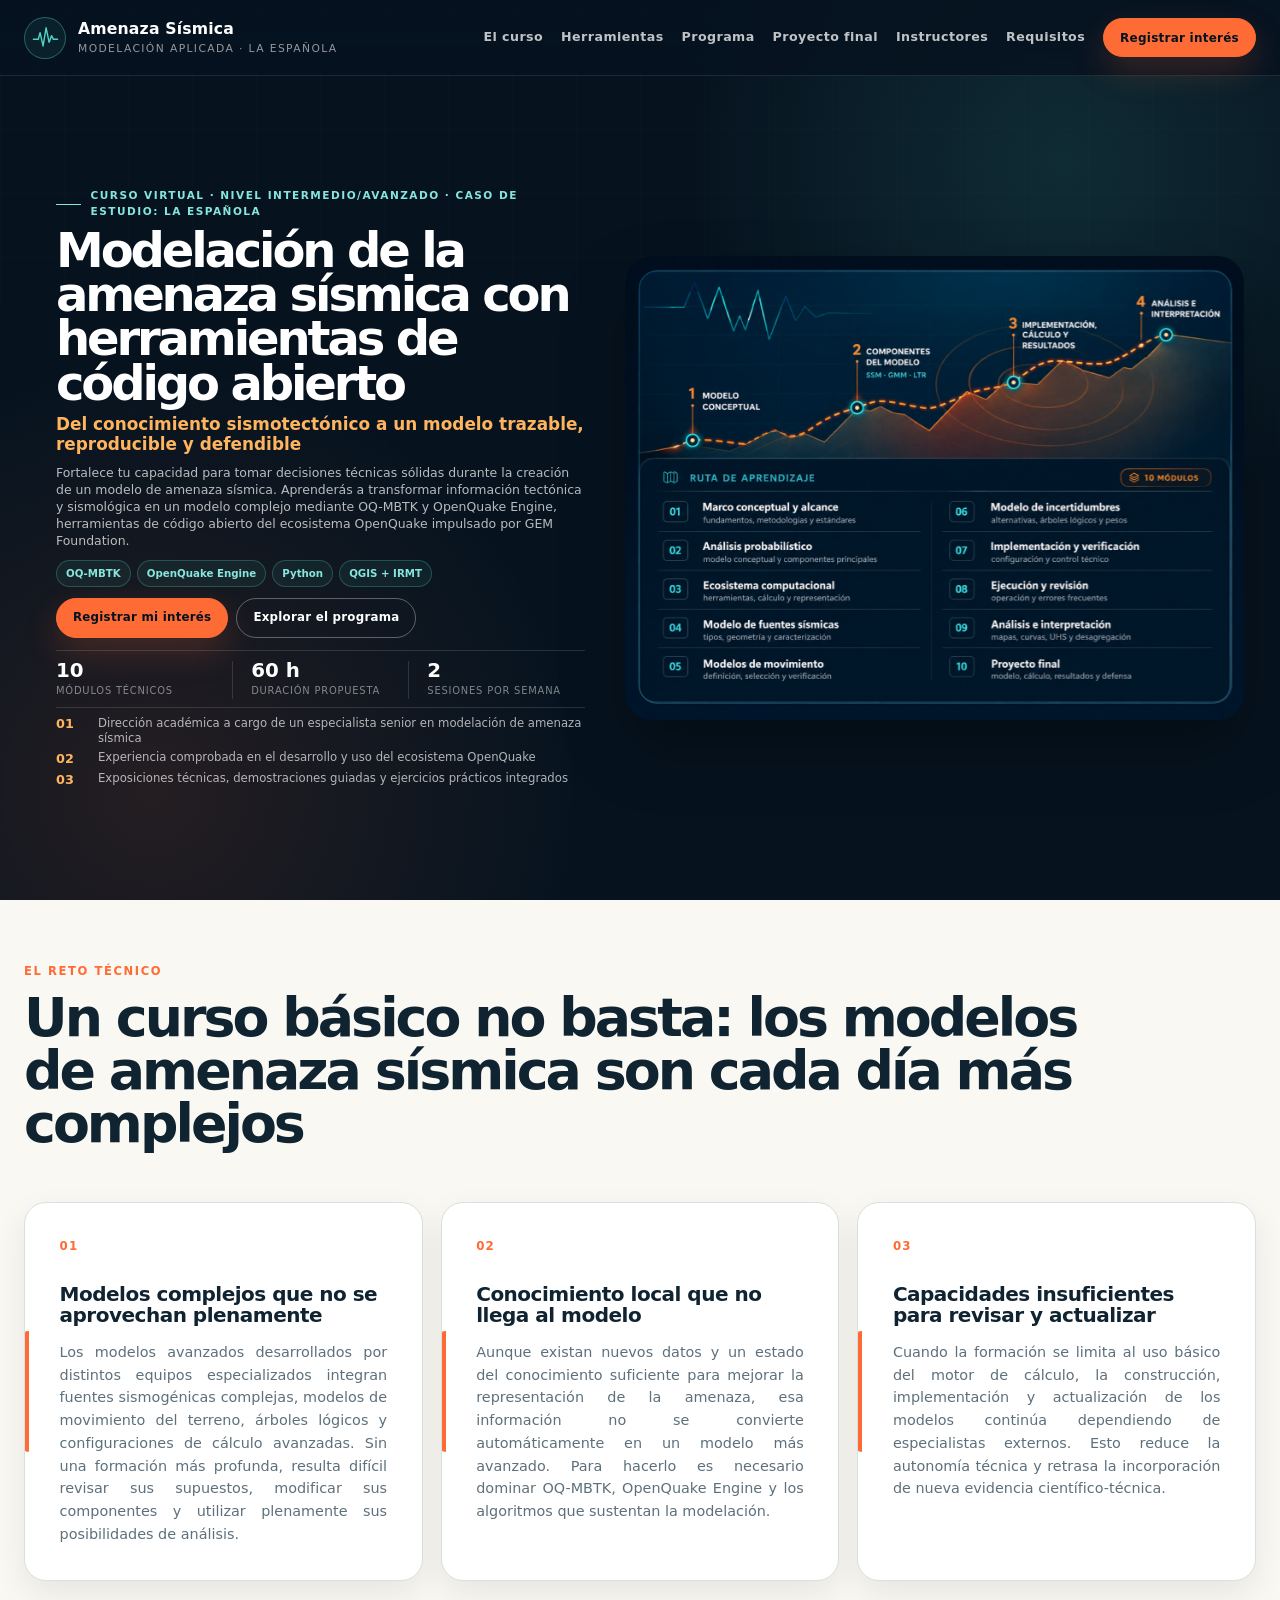
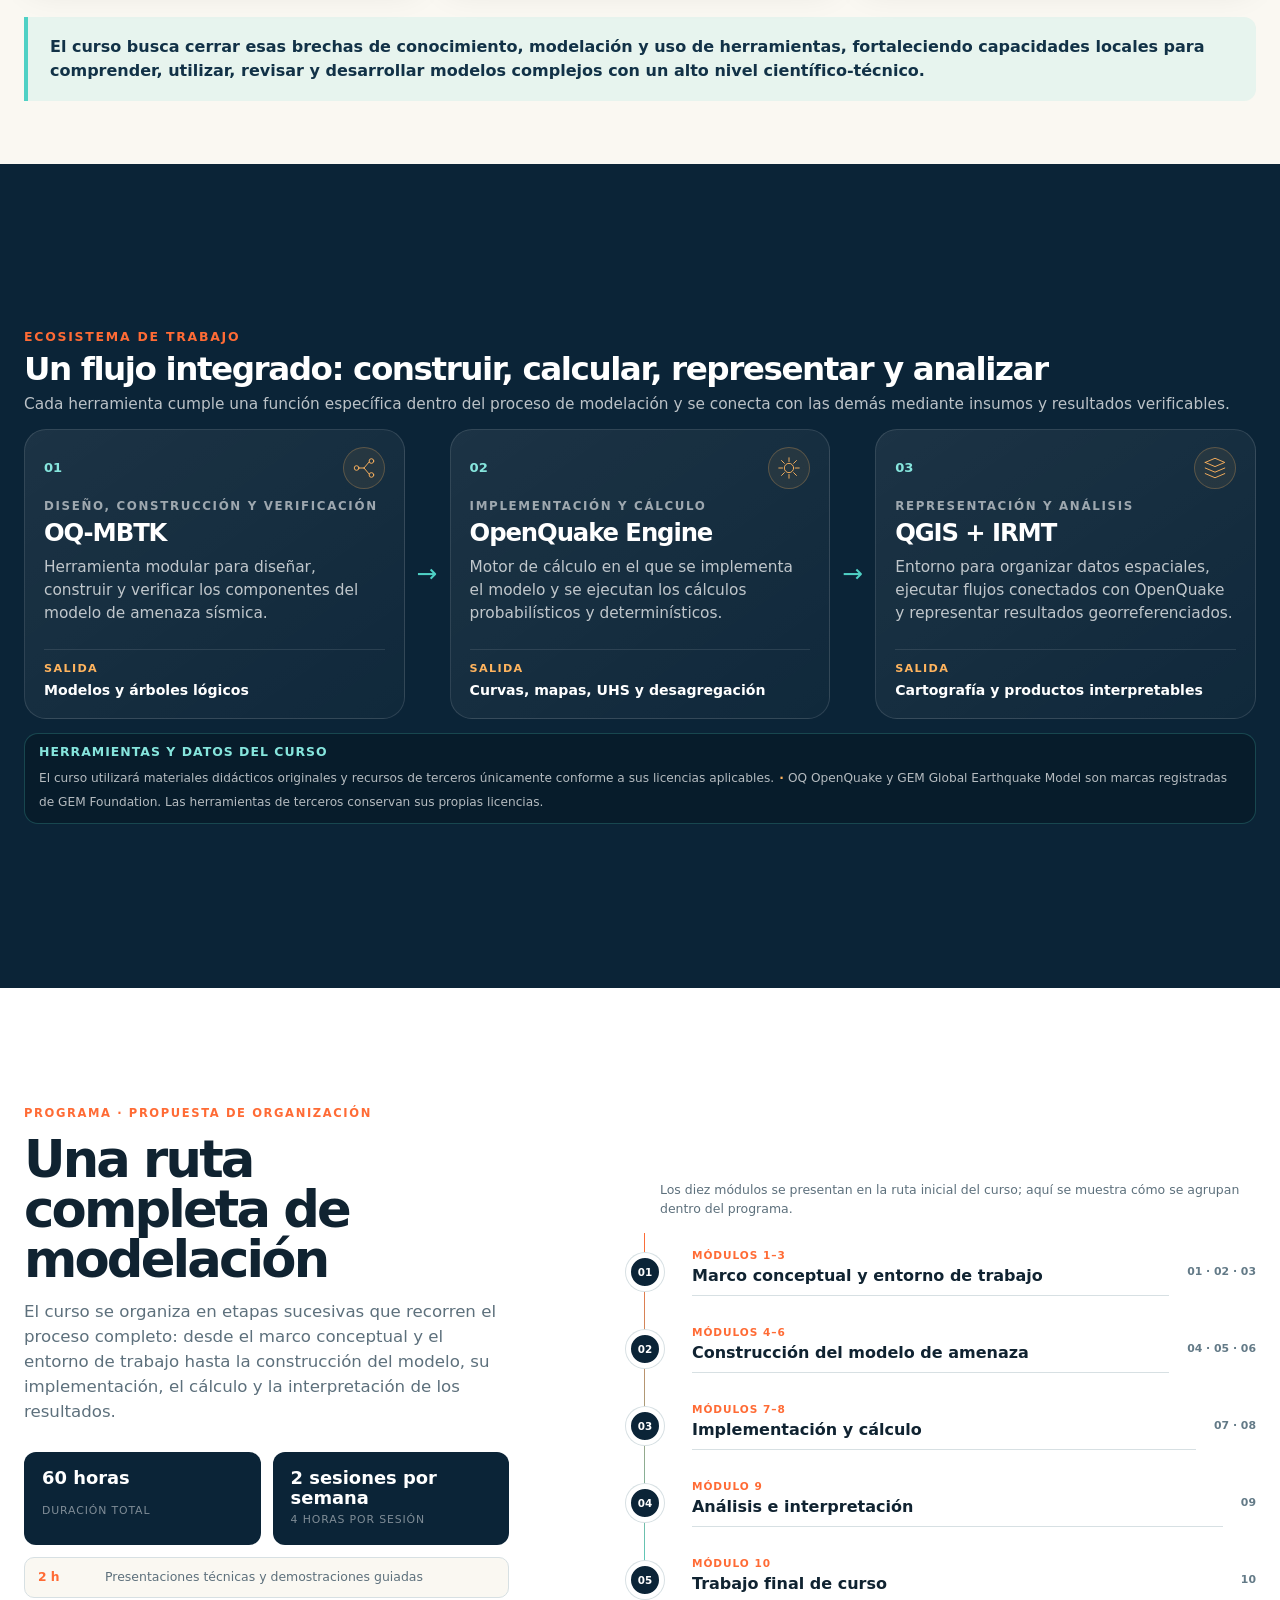
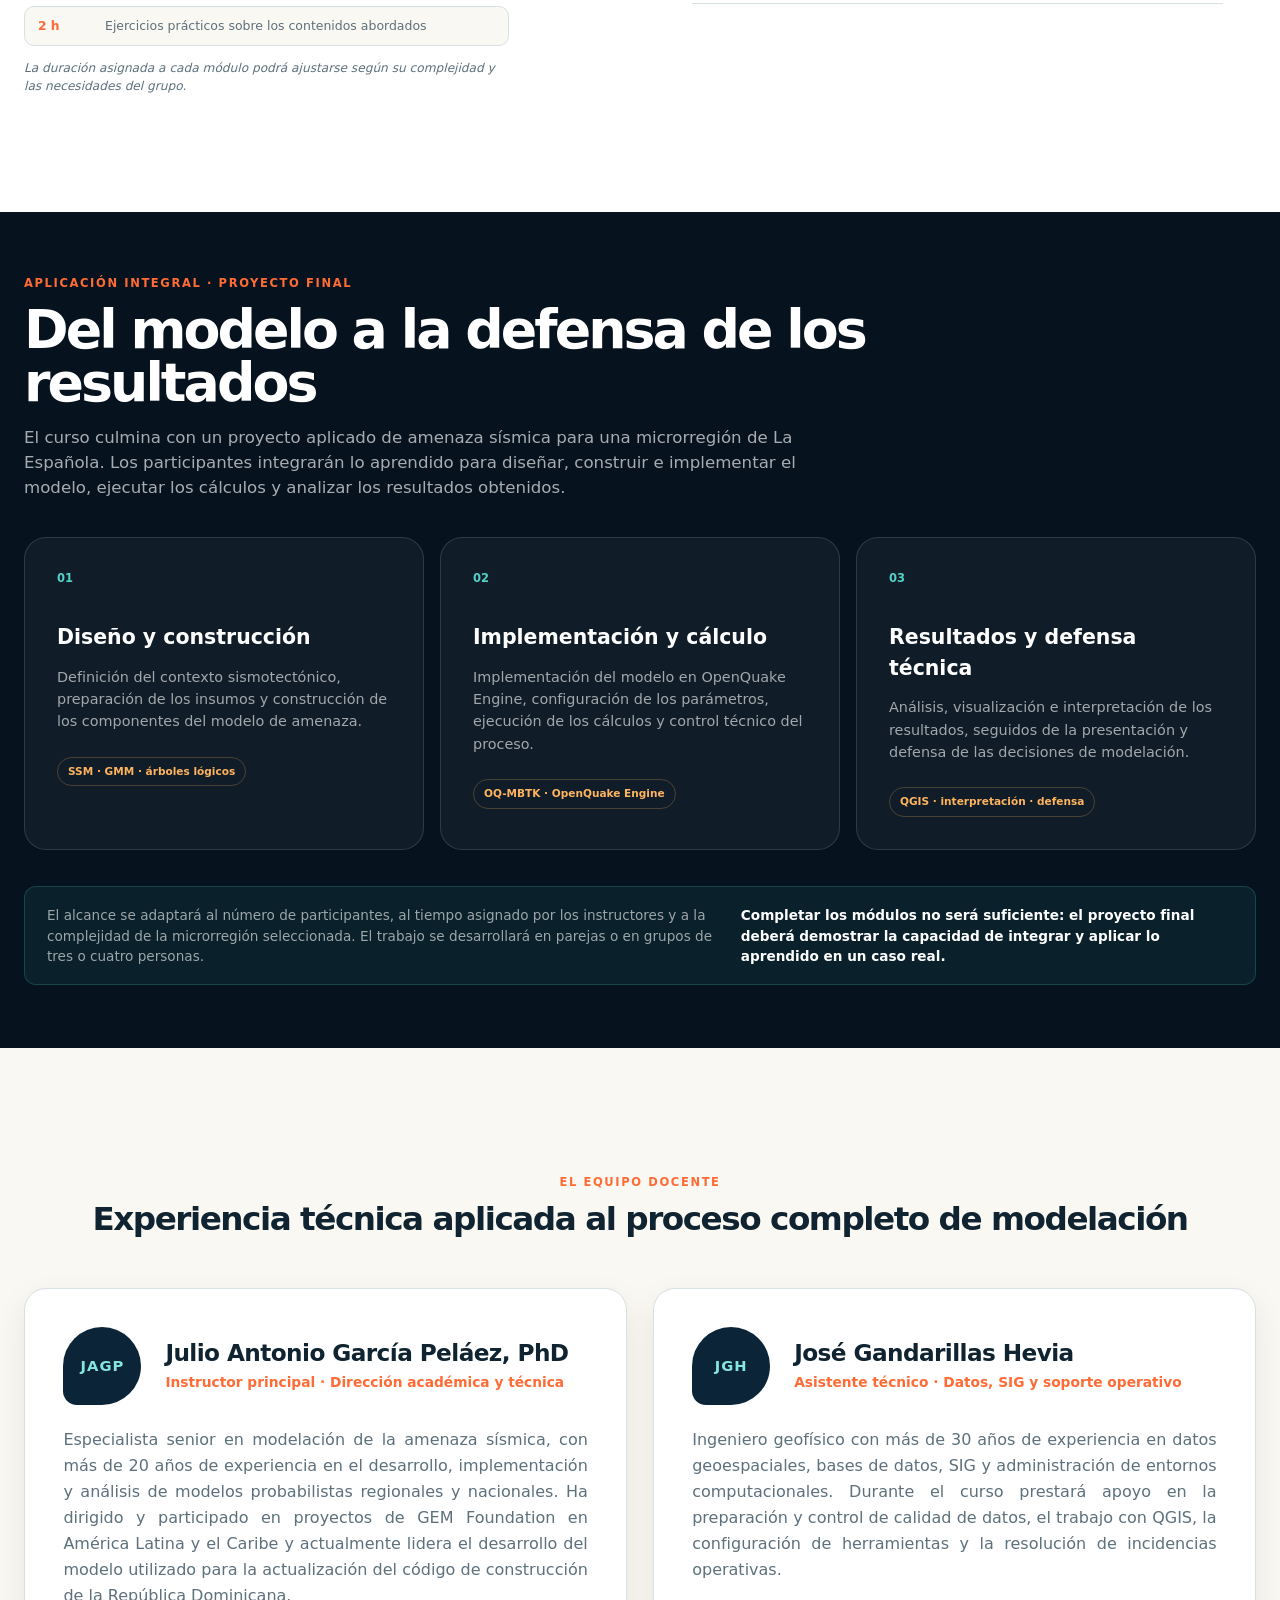
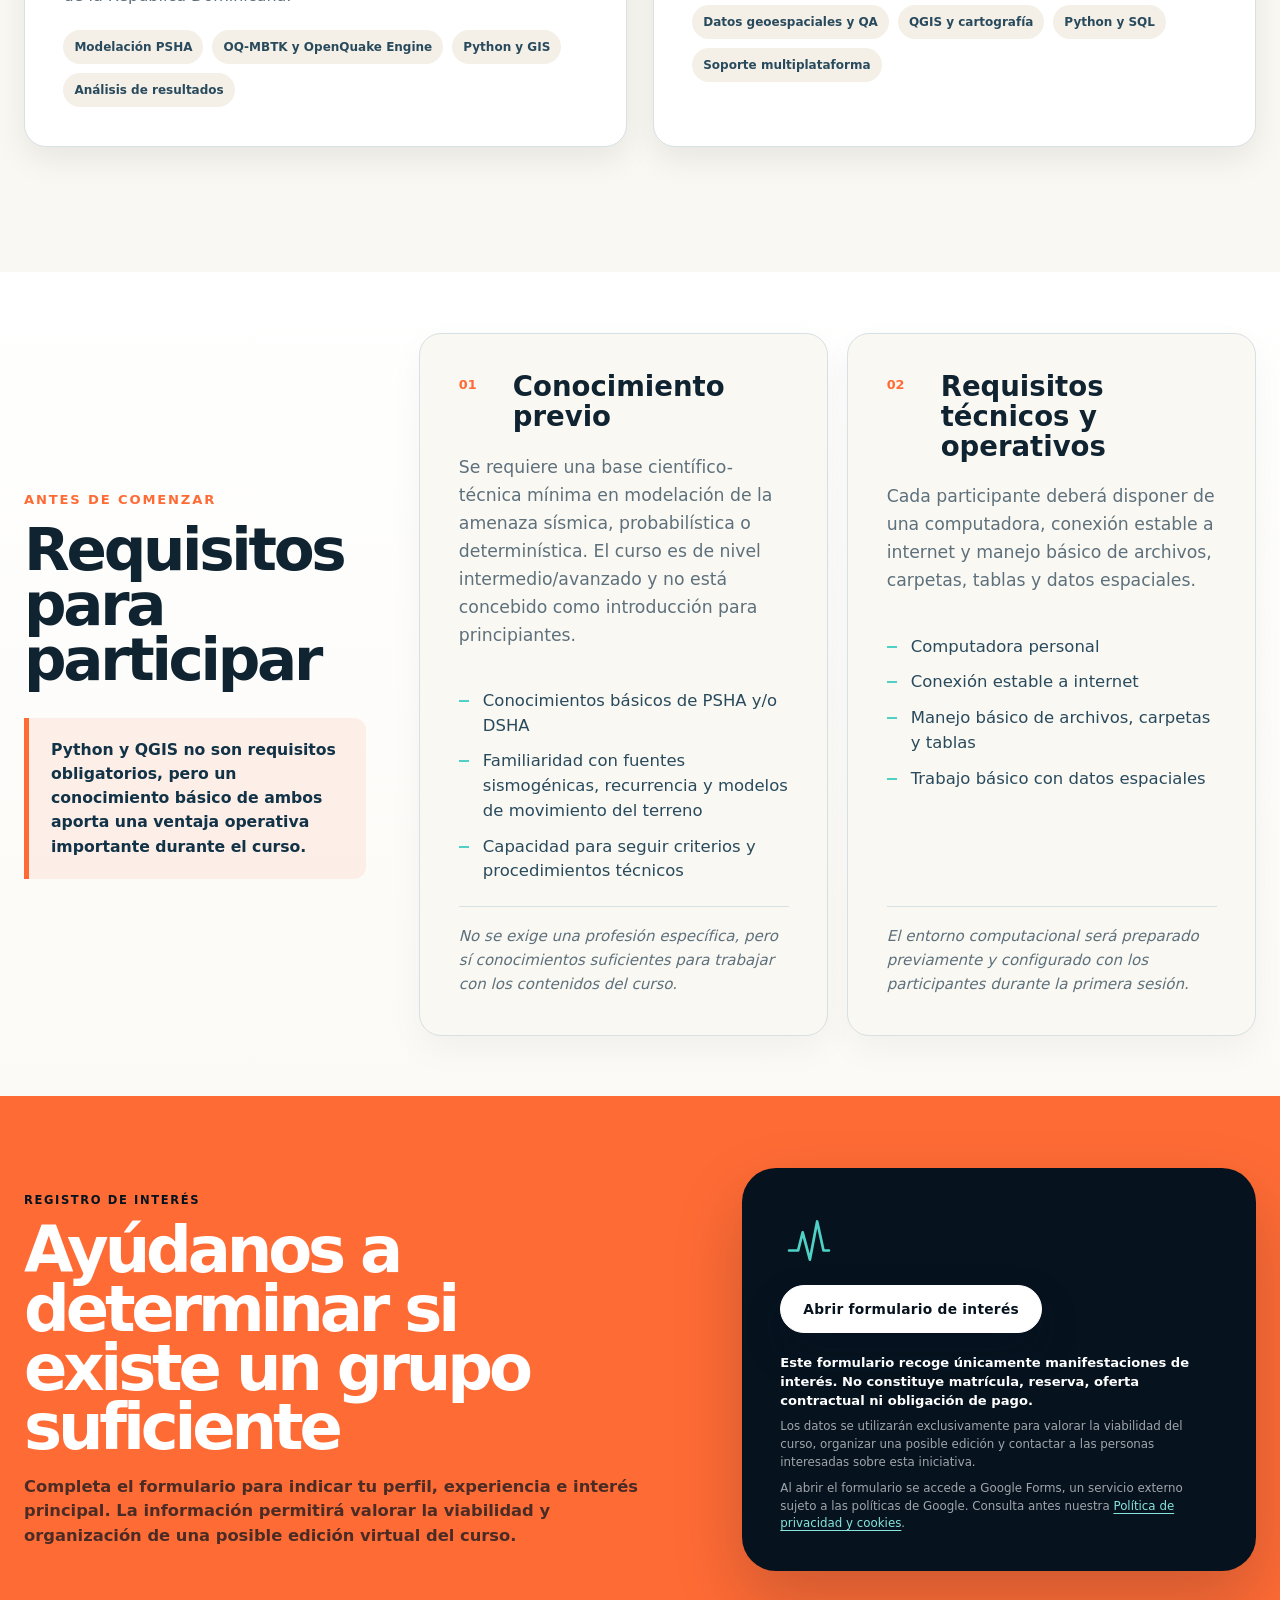
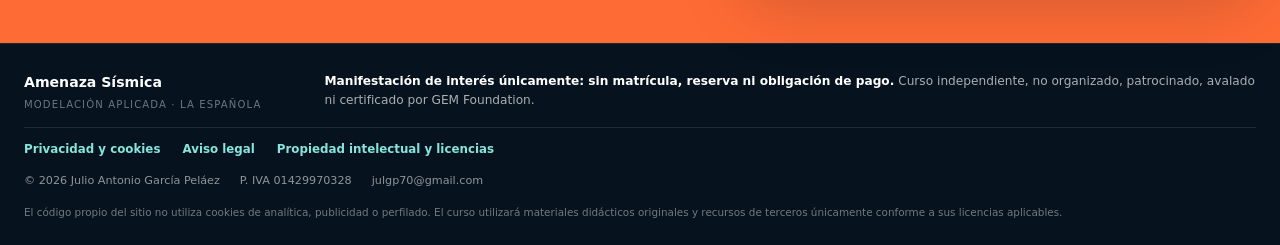
==== index.html @ 340744a1 "Publicación inicial del sitio estático" ====
<!doctype html>
<html lang="es">
<head>
  <meta charset="utf-8">
  <meta name="viewport" content="width=device-width, initial-scale=1, viewport-fit=cover">
  <meta name="description" content="Curso intermedio/avanzado de modelación de la amenaza sísmica con herramientas abiertas y un caso de estudio aplicado a La Española.">
  <meta name="author" content="Julio Antonio García Peláez">
  <meta name="theme-color" content="#071A2B">
  <meta property="og:type" content="website">
  <meta property="og:locale" content="es_ES">
  <meta property="og:site_name" content="Amenaza Sísmica">
  <meta property="og:title" content="Curso intermedio/avanzado de modelación de la amenaza sísmica">
  <meta property="og:description" content="Formación aplicada para construir, implementar, calcular, analizar e interpretar modelos de amenaza sísmica. Caso de estudio: La Española.">
  <meta property="og:url" content="https://julgp70.github.io/curso-amenaza-sismica/">
  <meta property="og:image" content="https://julgp70.github.io/curso-amenaza-sismica/images/tarjeta-social-curso-20260717.png?v=2600">
  <meta property="og:image:secure_url" content="https://julgp70.github.io/curso-amenaza-sismica/images/tarjeta-social-curso-20260717.png?v=2600">
  <meta property="og:image:type" content="image/png">
  <meta property="og:image:width" content="1200">
  <meta property="og:image:height" content="630">
  <meta property="og:image:alt" content="Ruta de aprendizaje del curso de modelación de la amenaza sísmica: modelo conceptual, componentes SSM-GMM-LTR, implementación, cálculo, resultados, análisis e interpretación.">
  <meta name="twitter:card" content="summary_large_image">
  <meta name="twitter:title" content="Curso intermedio/avanzado de modelación de la amenaza sísmica">
  <meta name="twitter:description" content="Formación aplicada para construir, implementar, calcular, analizar e interpretar modelos de amenaza sísmica. Caso de estudio: La Española.">
  <meta name="twitter:image" content="https://julgp70.github.io/curso-amenaza-sismica/images/tarjeta-social-curso-20260717.png?v=2600">
  <meta name="twitter:image:alt" content="Ruta de aprendizaje del curso de modelación de la amenaza sísmica: modelo conceptual, componentes SSM-GMM-LTR, implementación, cálculo, resultados, análisis e interpretación.">
  <link rel="canonical" href="https://julgp70.github.io/curso-amenaza-sismica/">
  <link rel="icon" href="icons/favicon.svg" type="image/svg+xml">
  <title>Curso intermedio/avanzado de modelación de la amenaza sísmica</title>
  <link rel="stylesheet" href="css/styles.css?v=742fde1e8013">
  <script defer src="js/script.js?v=e01c09464c0c"></script>
</head>
<body data-site-version="26_REVISION_FINAL_GEM_PRIVACIDAD_PRECONTRACTUAL" data-layout-version="25.5_AJUSTE_POSICION_PANELES">
<a class="skip-link" href="#contenido">Saltar al contenido</a>

<header class="site-header" data-header>
  <div class="container nav-wrap">
    <a class="brand" href="#inicio" aria-label="Ir al inicio">
      <span class="brand-mark" aria-hidden="true">
        <svg viewBox="0 0 48 48" focusable="false">
          <path d="M4 27h8l3-11 5 22 5-30 5 24 4-11 3 6h7"></path>
        </svg>
      </span>
      <span class="brand-copy">
        <strong>Amenaza Sísmica</strong>
        <small>Modelación aplicada · La Española</small>
      </span>
    </a>

    <button class="nav-toggle" type="button" aria-expanded="false" aria-controls="main-nav">
      <span></span><span></span><span></span><span class="sr-only">Abrir menú</span>
    </button>

    <nav id="main-nav" class="main-nav" aria-label="Navegación principal">
      <a href="#curso">El curso</a>
      <a href="#herramientas">Herramientas</a>
      <a href="#programa">Programa</a>
      <a href="#proyecto-final">Proyecto final</a>
      <a href="#instructor">Instructores</a>
      <a href="#requisitos">Requisitos</a>
      <a class="button button-small" href="#interes">Registrar interés</a>
    </nav>
  </div>
</header>

<div class="mobile-nav-backdrop" data-nav-backdrop aria-hidden="true"></div>

<main id="contenido">
  <section id="inicio" class="hero section section-anchor">
    <div class="hero-grid-overlay" aria-hidden="true"></div>
    <div class="container hero-layout">
      <div class="hero-copy reveal">
        <p class="eyebrow"><span></span>Curso virtual · Nivel intermedio/avanzado · Caso de estudio: La Española</p>
        <h1>Modelación de la amenaza sísmica con herramientas de código abierto</h1>
        <p class="hero-subtitle">Del conocimiento sismotectónico a un modelo trazable, reproducible y defendible</p>
        <p class="hero-intro">Fortalece tu capacidad para tomar decisiones técnicas sólidas durante la creación de un modelo de amenaza sísmica. Aprenderás a transformar información tectónica y sismológica en un modelo complejo mediante OQ-MBTK y OpenQuake Engine, herramientas de código abierto del ecosistema OpenQuake impulsado por GEM Foundation.</p>

        <div class="tool-strip" aria-label="Herramientas principales">
<span>OQ-MBTK</span><span>OpenQuake Engine</span><span>Python</span><span>QGIS + IRMT</span>        </div>

        <div class="button-row">
          <a class="button" href="#interes">Registrar mi interés</a>
          <a class="button button-ghost" href="#programa">Explorar el programa</a>
        </div>

        <div class="hero-stats" aria-label="Datos principales del curso">
          <div><strong>10</strong><span>módulos técnicos</span></div>
          <div><strong>60 h</strong><span>duración propuesta</span></div>
          <div><strong>2</strong><span>sesiones por semana</span></div>
        </div>

        <!-- === INICIO 25.3: CREDIBILIDAD INTERNA ESTABLE === -->
        <div
          class="hero-credibility hero-credibility--inside"
          aria-label="Aspectos destacados"
        >
          <div class="credibility-item reveal">
            <span aria-hidden="true">
              01
            </span>
            <p>Dirección académica a cargo de un especialista senior en modelación de amenaza sísmica</p>
          </div>
          <div class="credibility-item reveal">
            <span aria-hidden="true">
              02
            </span>
            <p>Experiencia comprobada en el desarrollo y uso del ecosistema OpenQuake</p>
          </div>
          <div class="credibility-item reveal">
            <span aria-hidden="true">
              03
            </span>
            <p>Exposiciones técnicas, demostraciones guiadas y ejercicios prácticos integrados</p>
          </div>
        </div>
      </div>

      <div class="hero-model reveal" aria-label="Ruta técnica del curso">
        <figure class="approved-learning-panel">
          <img
            src="images/ruta-aprendizaje-aprobada.png"
            width="1448"
            height="1086"
            alt="Ruta de aprendizaje del curso: modelo conceptual; componentes del modelo SSM, GMM y LTR; implementación, cálculo y resultados; análisis e interpretación. Debajo se presentan los diez módulos técnicos."
            loading="eager"
            decoding="async"
          >
          <figcaption class="sr-only">
            La ruta de aprendizaje recorre cuatro etapas y diez módulos técnicos, desde el modelo conceptual hasta el análisis e interpretación de resultados.
          </figcaption>
        </figure>

        <div class="hero-model-accessible sr-only">
          <h2>Ruta de aprendizaje</h2>
          <ol>
            <li>01. Modelo conceptual</li>
            <li>02. Componentes del modelo: SSM · GMM · LTR</li>
            <li>03. Implementación, cálculo y resultados</li>
            <li>04. Análisis e interpretación</li>
          </ol>
          <h2>Diez módulos técnicos</h2>
          <ol>
            <li>01. Marco conceptual y alcance: fundamentos, metodologías y estándares</li>
            <li>02. Análisis probabilístico: modelo conceptual y componentes principales</li>
            <li>03. Ecosistema computacional: herramientas, cálculo y representación</li>
            <li>04. Modelo de fuentes sísmicas: tipos, geometría y caracterización</li>
            <li>05. Modelos de movimiento: definición, selección y verificación</li>
            <li>06. Modelo de incertidumbres: alternativas, árboles lógicos y pesos</li>
            <li>07. Implementación y verificación: configuración y control técnico</li>
            <li>08. Ejecución y revisión: operación y errores frecuentes</li>
            <li>09. Análisis e interpretación: mapas, curvas, UHS y desagregación</li>
            <li>10. Proyecto final: modelo, cálculo, resultados y defensa</li>
          </ol>
        </div>
      </div>    </div>
</section>

  <section id="curso" class="section section-anchor challenge-section">
    <div class="container section-frame">
      <div class="section-heading section-heading--wide reveal">
        <p class="kicker">El reto técnico</p>
        <h2>Un curso básico no basta: los modelos de amenaza sísmica son cada día más complejos</h2>
      </div>

      <div class="challenge-grid">
        <article class="challenge-card reveal">
          <span class="card-number">01</span>
          <h3>Modelos complejos que no se aprovechan plenamente</h3>
          <p>Los modelos avanzados desarrollados por distintos equipos especializados integran fuentes sismogénicas complejas, modelos de movimiento del terreno, árboles lógicos y configuraciones de cálculo avanzadas. Sin una formación más profunda, resulta difícil revisar sus supuestos, modificar sus componentes y utilizar plenamente sus posibilidades de análisis.</p>
        </article>
        <article class="challenge-card reveal">
          <span class="card-number">02</span>
          <h3>Conocimiento local que no llega al modelo</h3>
          <p>Aunque existan nuevos datos y un estado del conocimiento suficiente para mejorar la representación de la amenaza, esa información no se convierte automáticamente en un modelo más avanzado. Para hacerlo es necesario dominar OQ-MBTK, OpenQuake Engine y los algoritmos que sustentan la modelación.</p>
        </article>
        <article class="challenge-card reveal">
          <span class="card-number">03</span>
          <h3>Capacidades insuficientes para revisar y actualizar</h3>
          <p>Cuando la formación se limita al uso básico del motor de cálculo, la construcción, implementación y actualización de los modelos continúa dependiendo de especialistas externos. Esto reduce la autonomía técnica y retrasa la incorporación de nueva evidencia científico-técnica.</p>
        </article>
      </div>

      <p class="section-conclusion reveal">El curso busca cerrar esas brechas de conocimiento, modelación y uso de herramientas, fortaleciendo capacidades locales para comprender, utilizar, revisar y desarrollar modelos complejos con un alto nivel científico-técnico.</p>
    </div>
  </section>

  <section id="herramientas" class="section section-anchor tools-section">
    <div class="container section-frame">
      <div class="section-heading section-heading--light reveal">
        <p class="kicker">Ecosistema de trabajo</p>
        <h2>Un flujo integrado: construir, calcular, representar y analizar</h2>
        <p>Cada herramienta cumple una función específica dentro del proceso de modelación y se conecta con las demás mediante insumos y resultados verificables.</p>
      </div>

      <div class="tools-pipeline" aria-label="Flujo integrado de herramientas">
        <article class="tool-card tool-card--oq-mbtk reveal">
          <div class="tool-card-top">
            <span class="tool-step">01</span>
            <div class="tool-symbol" aria-hidden="true">
              <svg viewBox="0 0 56 56"><circle cx="12" cy="28" r="5"></circle><circle cx="44" cy="13" r="5"></circle><circle cx="44" cy="43" r="5"></circle><path d="M17 28h11m0 0 11-13m-11 13 11 13"></path></svg>
            </div>
          </div>
          <p class="mini-kicker">Diseño, construcción y verificación</p>
          <h3>OQ-MBTK</h3>
          <p>Herramienta modular para diseñar, construir y verificar los componentes del modelo de amenaza sísmica.</p>
          <div class="tool-output"><span>Salida</span><strong>Modelos y árboles lógicos</strong></div>
        </article>
<span class="pipeline-arrow" aria-hidden="true">→</span>        <article class="tool-card tool-card--oq-engine reveal">
          <div class="tool-card-top">
            <span class="tool-step">02</span>
            <div class="tool-symbol" aria-hidden="true">
              <svg viewBox="0 0 56 56"><circle cx="28" cy="28" r="10"></circle><path d="M28 6v8m0 28v8M6 28h8m28 0h8M12 12l6 6m20 20 6 6m0-32-6 6M18 38l-6 6"></path></svg>
            </div>
          </div>
          <p class="mini-kicker">Implementación y cálculo</p>
          <h3>OpenQuake Engine</h3>
          <p>Motor de cálculo en el que se implementa el modelo y se ejecutan los cálculos probabilísticos y determinísticos.</p>
          <div class="tool-output"><span>Salida</span><strong>Curvas, mapas, UHS y desagregación</strong></div>
        </article>
<span class="pipeline-arrow" aria-hidden="true">→</span>        <article class="tool-card tool-card--qgis-irmt reveal">
          <div class="tool-card-top">
            <span class="tool-step">03</span>
            <div class="tool-symbol" aria-hidden="true">
              <svg viewBox="0 0 56 56"><path d="m7 16 21-9 21 9-21 9-21-9Z"></path><path d="m7 28 21 9 21-9M7 40l21 9 21-9"></path></svg>
            </div>
          </div>
          <p class="mini-kicker">Representación y análisis</p>
          <h3>QGIS + IRMT</h3>
          <p>Entorno para organizar datos espaciales, ejecutar flujos conectados con OpenQuake y representar resultados georreferenciados.</p>
          <div class="tool-output"><span>Salida</span><strong>Cartografía y productos interpretables</strong></div>
        </article>
      </div>

      <aside class="license-disclosure reveal" aria-label="Información sobre herramientas y licencias">
        <strong>Herramientas y datos del curso</strong>
        <p>El curso utilizará materiales didácticos originales y recursos de terceros únicamente conforme a sus licencias aplicables.</p>
        <p>OQ OpenQuake y GEM Global Earthquake Model son marcas registradas de GEM Foundation. Las herramientas de terceros conservan sus propias licencias.</p>
      </aside>
    </div>
  </section>

  <section id="programa" class="section section-anchor program-section">
    <div class="container program-layout">
      <div class="program-overview reveal">
        <div class="section-heading">
          <p class="kicker">Programa · propuesta de organización</p>
          <h2>Una ruta completa de modelación</h2>
          <p>El curso se organiza en etapas sucesivas que recorren el proceso completo: desde el marco conceptual y el entorno de trabajo hasta la construcción del modelo, su implementación, el cálculo y la interpretación de los resultados.</p>
        </div>

        <div class="program-metrics">
          <div><strong>60 horas</strong><span>duración total</span></div>
          <div><strong>2 sesiones por semana</strong><span>4 horas por sesión</span></div>
        </div>

        <div class="session-format">
          <div><span>2 h</span><p>Presentaciones técnicas y demostraciones guiadas</p></div>
          <div><span>2 h</span><p>Ejercicios prácticos sobre los contenidos abordados</p></div>
        </div>
        <p class="program-note">La duración asignada a cada módulo podrá ajustarse según su complejidad y las necesidades del grupo.</p>
      </div>

      <div class="program-roadmap">
        <p class="program-reference">Los diez módulos se presentan en la ruta inicial del curso; aquí se muestra cómo se agrupan dentro del programa.</p>
        <div class="roadmap-line" aria-hidden="true"></div>
        <article class="roadmap-stage reveal">
          <span class="roadmap-node">01</span>
          <div class="roadmap-copy"><p>Módulos 1–3</p><h3>Marco conceptual y entorno de trabajo</h3></div>
          <span class="roadmap-range">01 · 02 · 03</span>
        </article>
        <article class="roadmap-stage reveal">
          <span class="roadmap-node">02</span>
          <div class="roadmap-copy"><p>Módulos 4–6</p><h3>Construcción del modelo de amenaza</h3></div>
          <span class="roadmap-range">04 · 05 · 06</span>
        </article>
        <article class="roadmap-stage reveal">
          <span class="roadmap-node">03</span>
          <div class="roadmap-copy"><p>Módulos 7–8</p><h3>Implementación y cálculo</h3></div>
          <span class="roadmap-range">07 · 08</span>
        </article>
        <article class="roadmap-stage reveal">
          <span class="roadmap-node">04</span>
          <div class="roadmap-copy"><p>Módulo 9</p><h3>Análisis e interpretación</h3></div>
          <span class="roadmap-range">09</span>
        </article>
        <article class="roadmap-stage reveal">
          <span class="roadmap-node">05</span>
          <div class="roadmap-copy"><p>Módulo 10</p><h3>Trabajo final de curso</h3></div>
          <span class="roadmap-range">10</span>
        </article>
      </div>
    </div>
  </section>

  <section id="proyecto-final" class="section section-anchor final-project-section">
    <div class="final-project-grid-bg" aria-hidden="true"></div>
    <div class="container section-frame">
      <div class="section-heading section-heading--light section-heading--wide reveal">
        <p class="kicker">Aplicación integral · Proyecto final</p>
        <h2>Del modelo a la defensa de los resultados</h2>
        <p>El curso culmina con un proyecto aplicado de amenaza sísmica para una microrregión de La Española. Los participantes integrarán lo aprendido para diseñar, construir e implementar el modelo, ejecutar los cálculos y analizar los resultados obtenidos.</p>
      </div>

      <div class="project-stage-grid">
        <article class="project-stage reveal">
          <span class="project-number">01</span>
          <h3>Diseño y construcción</h3>
          <p>Definición del contexto sismotectónico, preparación de los insumos y construcción de los componentes del modelo de amenaza.</p>
          <span class="project-tag">SSM · GMM · árboles lógicos</span>
        </article>
        <article class="project-stage reveal">
          <span class="project-number">02</span>
          <h3>Implementación y cálculo</h3>
          <p>Implementación del modelo en OpenQuake Engine, configuración de los parámetros, ejecución de los cálculos y control técnico del proceso.</p>
          <span class="project-tag">OQ-MBTK · OpenQuake Engine</span>
        </article>
        <article class="project-stage reveal">
          <span class="project-number">03</span>
          <h3>Resultados y defensa técnica</h3>
          <p>Análisis, visualización e interpretación de los resultados, seguidos de la presentación y defensa de las decisiones de modelación.</p>
          <span class="project-tag">QGIS · interpretación · defensa</span>
        </article>
      </div>

      <div class="project-footer reveal">
        <p>El alcance se adaptará al número de participantes, al tiempo asignado por los instructores y a la complejidad de la microrregión seleccionada. El trabajo se desarrollará en parejas o en grupos de tres o cuatro personas.</p>
        <strong>Completar los módulos no será suficiente: el proyecto final deberá demostrar la capacidad de integrar y aplicar lo aprendido en un caso real.</strong>
      </div>
    </div>
  </section>

  <section id="instructor" class="section section-anchor teachers-section">
    <div class="container section-frame">
      <div class="section-heading reveal">
        <p class="kicker">El equipo docente</p>
        <h2>Experiencia técnica aplicada al proceso completo de modelación</h2>
      </div>

      <div class="teacher-grid">
        <article class="teacher-card reveal">
          <div class="teacher-identity">
            <div class="teacher-avatar" aria-hidden="true"><span>JAGP</span></div>
            <div><h3>Julio Antonio García Peláez, PhD</h3><p class="teacher-role">Instructor principal · Dirección académica y técnica</p></div>
          </div>
          <p class="teacher-bio">Especialista senior en modelación de la amenaza sísmica, con más de 20 años de experiencia en el desarrollo, implementación y análisis de modelos probabilistas regionales y nacionales. Ha dirigido y participado en proyectos de GEM Foundation en América Latina y el Caribe y actualmente lidera el desarrollo del modelo utilizado para la actualización del código de construcción de la República Dominicana.</p>
          <div class="tag-list" aria-label="Áreas relevantes">
<span>Modelación PSHA</span><span>OQ-MBTK y OpenQuake Engine</span><span>Python y GIS</span><span>Análisis de resultados</span>          </div>
        </article>
        <article class="teacher-card reveal">
          <div class="teacher-identity">
            <div class="teacher-avatar" aria-hidden="true"><span>JGH</span></div>
            <div><h3>José Gandarillas Hevia</h3><p class="teacher-role">Asistente técnico · Datos, SIG y soporte operativo</p></div>
          </div>
          <p class="teacher-bio">Ingeniero geofísico con más de 30 años de experiencia en datos geoespaciales, bases de datos, SIG y administración de entornos computacionales. Durante el curso prestará apoyo en la preparación y control de calidad de datos, el trabajo con QGIS, la configuración de herramientas y la resolución de incidencias operativas.</p>
          <div class="tag-list" aria-label="Áreas relevantes">
<span>Datos geoespaciales y QA</span><span>QGIS y cartografía</span><span>Python y SQL</span><span>Soporte multiplataforma</span>          </div>
        </article>
      </div>
    </div>
  </section>

  <section id="requisitos" class="section section-anchor requirements-section">
    <div class="container requirements-layout">
      <div class="section-heading reveal">
        <p class="kicker">Antes de comenzar</p>
        <h2>Requisitos para participar</h2>
        <p class="requirements-advantage">Python y QGIS no son requisitos obligatorios, pero un conocimiento básico de ambos aporta una ventaja operativa importante durante el curso.</p>
      </div>

      <div class="requirements-grid">
        <article class="requirement-card reveal">
          <div class="requirement-heading"><span>01</span><h3>Conocimiento previo</h3></div>
          <p>Se requiere una base científico-técnica mínima en modelación de la amenaza sísmica, probabilística o determinística. El curso es de nivel intermedio/avanzado y no está concebido como introducción para principiantes.</p>
          <ul><li>Conocimientos básicos de PSHA y/o DSHA</li><li>Familiaridad con fuentes sismogénicas, recurrencia y modelos de movimiento del terreno</li><li>Capacidad para seguir criterios y procedimientos técnicos</li></ul>
          <p class="requirement-note">No se exige una profesión específica, pero sí conocimientos suficientes para trabajar con los contenidos del curso.</p>
        </article>
        <article class="requirement-card reveal">
          <div class="requirement-heading"><span>02</span><h3>Requisitos técnicos y operativos</h3></div>
          <p>Cada participante deberá disponer de una computadora, conexión estable a internet y manejo básico de archivos, carpetas, tablas y datos espaciales.</p>
          <ul><li>Computadora personal</li><li>Conexión estable a internet</li><li>Manejo básico de archivos, carpetas y tablas</li><li>Trabajo básico con datos espaciales</li></ul>
          <p class="requirement-note">El entorno computacional será preparado previamente y configurado con los participantes durante la primera sesión.</p>
        </article>
      </div>
    </div>
  </section>

  <section id="interes" class="section section-anchor interest-section">
    <div class="container interest-layout">
      <div class="interest-copy reveal">
        <p class="kicker">Registro de interés</p>
        <h2>Ayúdanos a determinar si existe un grupo suficiente</h2>
        <p>Completa el formulario para indicar tu perfil, experiencia e interés principal. La información permitirá valorar la viabilidad y organización de una posible edición virtual del curso.</p>
      </div>

      <div class="interest-action reveal">
        <div class="interest-symbol" aria-hidden="true">
          <svg viewBox="0 0 64 64"><path d="M10 48h10l5-20 8 30 8-42 7 32h6"></path></svg>
        </div>
        <a class="button button-light" href="https://forms.gle/pEpVdqaXQ6VpX9ZE9" target="_blank" rel="noopener noreferrer external" referrerpolicy="strict-origin-when-cross-origin" aria-describedby="interest-legal-notice">Abrir formulario de interés</a>
        <div id="interest-legal-notice" class="interest-legal-note">
          <strong>Este formulario recoge únicamente manifestaciones de interés. No constituye matrícula, reserva, oferta contractual ni obligación de pago.</strong>
          <p>Los datos se utilizarán exclusivamente para valorar la viabilidad del curso, organizar una posible edición y contactar a las personas interesadas sobre esta iniciativa.</p>
          <p>Al abrir el formulario se accede a Google Forms, un servicio externo sujeto a las políticas de Google. Consulta antes nuestra <a href="privacidad-y-cookies.html">Política de privacidad y cookies</a>.</p>
        </div>
      </div>
    </div>
  </section>
</main>

<footer class="site-footer">
  <div class="container legal-footer">
    <div class="legal-footer-main">
      <div class="footer-brand">
        <strong>Amenaza Sísmica</strong>
        <span>Modelación aplicada · La Española</span>
      </div>
      <p><strong>Manifestación de interés únicamente: sin matrícula, reserva ni obligación de pago.</strong> Curso independiente, no organizado, patrocinado, avalado ni certificado por GEM Foundation.</p>
    </div>
    <nav class="legal-links" aria-label="Información legal">
      <a href="privacidad-y-cookies.html">Privacidad y cookies</a>
      <a href="aviso-legal.html">Aviso legal</a>
      <a href="propiedad-intelectual-y-licencias.html">Propiedad intelectual y licencias</a>
    </nav>
    <div class="legal-footer-meta">
      <span>© 2026 Julio Antonio García Peláez</span>
      <span>P. IVA 01429970328</span>
      <a href="mailto:julgp70@gmail.com">julgp70@gmail.com</a>
    </div>
    <p class="legal-footer-small">El código propio del sitio no utiliza cookies de analítica, publicidad o perfilado. El curso utilizará materiales didácticos originales y recursos de terceros únicamente conforme a sus licencias aplicables.</p>
  </div>
</footer>
</body>
</html>
---- css/styles.css ----
/*
 * Curso de modelación de la amenaza sísmica
 * Identidad visual 21 — compatibilidad multinavegador
 */

:root {
  --navy-950: #06131f;
  --navy-900: #071a2b;
  --navy-850: #0b2437;
  --navy-800: #123247;
  --slate-700: #294a5d;
  --slate-500: #637a87;
  --cyan-500: #4fd1c5;
  --cyan-300: #86e5dd;
  --orange-500: #ff6b35;
  --orange-300: #ffb45e;
  --sand-100: #f4f0e7;
  --sand-50: #faf8f2;
  --paper: #ffffff;
  --ink: #102331;
  --muted: #5d707c;
  --line: #d7e0e3;
  --header-height: 76px;
  --container: 1440px;
  --shadow-sm: 0 12px 32px rgba(6, 19, 31, .08);
  --shadow-lg: 0 30px 70px rgba(6, 19, 31, .2);
  --radius-sm: 12px;
  --radius-md: 22px;
  --radius-lg: 34px;
  --ease: cubic-bezier(.22, 1, .36, 1);
}

* { box-sizing: border-box; }
html { scroll-behavior: smooth; scroll-padding-top: var(--header-height); }
body {
  margin: 0;
  overflow-x: hidden;
  color: var(--ink);
  background: var(--sand-50);
  font-family: Inter, ui-sans-serif, system-ui, -apple-system, BlinkMacSystemFont, "Segoe UI", sans-serif;
  font-size: 16px;
  line-height: 1.5;
  text-rendering: optimizeLegibility;
  -webkit-font-smoothing: antialiased;
}
body.nav-open {
  overflow: hidden;
  touch-action: none;
}
body.nav-open::before {
  content: "";
  position: fixed;
  inset: var(--header-height) 0 0;
  z-index: 899;
  background: #061724 !important;
  opacity: 1 !important;
  pointer-events: auto;
}
.mobile-nav-backdrop {
  display: none;
}
button, a { font: inherit; }
a { color: inherit; text-decoration: none; }
img, svg { display: block; max-width: 100%; }
p, h1, h2, h3 { margin-top: 0; }

::selection { color: var(--navy-950); background: var(--cyan-300); }

.container {
  width: min(calc(100% - 48px), var(--container));
  margin-inline: auto;
}
.section { position: relative; }
.section-anchor { scroll-margin-top: var(--header-height); }
.section-frame {
  min-height: calc(100svh - var(--header-height));
  padding: clamp(52px, 7vh, 84px) 0;
  display: grid;
  align-content: center;
  gap: clamp(28px, 4vh, 46px);
}

.skip-link {
  position: fixed;
  z-index: 999;
  top: 8px;
  left: 8px;
  padding: 10px 16px;
  color: white;
  background: var(--navy-950);
  border-radius: 8px;
  transform: translateY(-160%);
}
.skip-link:focus { transform: translateY(0); }
.sr-only {
  position: absolute;
  width: 1px;
  height: 1px;
  padding: 0;
  margin: -1px;
  overflow: hidden;
  clip: rect(0, 0, 0, 0);
  white-space: nowrap;
  border: 0;
}

.site-header {
  position: fixed;
  inset: 0 0 auto;
  z-index: 1000;
  height: var(--header-height);
  color: white;
  background: rgba(6, 19, 31, .84);
  border-bottom: 1px solid rgba(255, 255, 255, .1);
  backdrop-filter: blur(16px);
  transition: background .25s ease, box-shadow .25s ease;
}
.site-header.scrolled {
  background: rgba(6, 19, 31, .96);
  box-shadow: 0 10px 28px rgba(0, 0, 0, .18);
}
.nav-wrap {
  height: 100%;
  display: flex;
  align-items: center;
  justify-content: space-between;
  gap: 28px;
}
.brand { display: inline-flex; align-items: center; gap: 12px; min-width: max-content; }
.brand-mark {
  width: 42px;
  height: 42px;
  display: grid;
  place-items: center;
  color: var(--cyan-500);
  border: 1px solid rgba(79, 209, 197, .38);
  border-radius: 50%;
  background: rgba(79, 209, 197, .08);
}
.brand-mark svg { width: 29px; fill: none; stroke: currentColor; stroke-width: 2.4; stroke-linecap: round; stroke-linejoin: round; }
.brand-copy { display: grid; line-height: 1.05; }
.brand-copy strong { font-size: .98rem; letter-spacing: .01em; }
.brand-copy small { margin-top: 5px; color: rgba(255, 255, 255, .57); font-size: .67rem; text-transform: uppercase; letter-spacing: .13em; }
.main-nav { display: flex; align-items: center; gap: clamp(13px, 1.4vw, 24px); }
.main-nav > a:not(.button) {
  position: relative;
  padding: 10px 0;
  color: rgba(255, 255, 255, .75);
  font-size: .79rem;
  font-weight: 700;
  letter-spacing: .035em;
}
.main-nav > a:not(.button)::after {
  content: "";
  position: absolute;
  left: 0;
  right: 100%;
  bottom: 5px;
  height: 2px;
  background: var(--cyan-500);
  transition: right .25s ease;
}
.main-nav > a:not(.button):hover,
.main-nav > a:not(.button).active { color: white; }
.main-nav > a:not(.button):hover::after,
.main-nav > a:not(.button).active::after { right: 0; }
.nav-toggle { display: none; width: 42px; height: 42px; padding: 10px; border: 0; color: white; background: transparent; }
.nav-toggle > span:not(.sr-only) { display: block; height: 2px; margin: 5px 0; background: currentColor; transition: transform .2s ease, opacity .2s ease; }

.button {
  min-height: 48px;
  display: inline-flex;
  align-items: center;
  justify-content: center;
  gap: 10px;
  padding: 13px 22px;
  color: var(--navy-950);
  background: var(--orange-500);
  border: 1px solid var(--orange-500);
  border-radius: 999px;
  font-size: .86rem;
  font-weight: 800;
  letter-spacing: .02em;
  box-shadow: 0 14px 34px rgba(255, 107, 53, .2);
  transition: transform .2s var(--ease), background .2s ease, border-color .2s ease;
}
.button:hover { transform: translateY(-2px); background: var(--orange-300); border-color: var(--orange-300); }
.button-small { min-height: 39px; padding: 8px 16px; font-size: .75rem; }
.button-ghost { color: white; background: transparent; border-color: rgba(255, 255, 255, .32); box-shadow: none; }
.button-ghost:hover { color: var(--navy-950); background: white; border-color: white; }
.button-light { color: var(--navy-950); background: white; border-color: white; box-shadow: 0 18px 40px rgba(6, 19, 31, .18); }
.button-light:hover { background: var(--sand-100); border-color: var(--sand-100); }

.kicker,
.eyebrow,
.mini-kicker {
  margin-bottom: 12px;
  color: var(--orange-500);
  font-size: .72rem;
  font-weight: 850;
  text-transform: uppercase;
  letter-spacing: .14em;
}
.section-heading { max-width: 770px; }
.section-heading--wide { max-width: 1110px; }
.section-heading h2 {
  margin-bottom: 16px;
  font-size: clamp(2.35rem, 4.2vw, 4.6rem);
  line-height: .98;
  letter-spacing: -.055em;
}
.section-heading > p:last-child { max-width: 820px; margin-bottom: 0; color: var(--muted); font-size: clamp(1.02rem, 1.3vw, 1.2rem); }
.section-heading--light h2 { color: white; }
.section-heading--light > p:last-child { color: rgba(255, 255, 255, .65); }

.hero {
  min-height: 100svh;
  color: white;
  background:
    radial-gradient(circle at 83% 18%, rgba(79, 209, 197, .13), transparent 29%),
    radial-gradient(circle at 12% 88%, rgba(255, 107, 53, .12), transparent 31%),
    var(--navy-950);
  overflow: hidden;
}
.hero-grid-overlay,
.final-project-grid-bg {
  position: absolute;
  inset: 0;
  pointer-events: none;
  opacity: .22;
  background-image:
    linear-gradient(rgba(255,255,255,.06) 1px, transparent 1px),
    linear-gradient(90deg, rgba(255,255,255,.06) 1px, transparent 1px);
  background-size: 64px 64px;
  mask-image: linear-gradient(to bottom, black, transparent 92%);
}
.hero-layout {
  position: relative;
  z-index: 1;
  min-height: calc(100svh - 122px);
  padding: calc(var(--header-height) + 30px) 0 26px;
  display: grid;
  
  align-items: center;
  gap: clamp(34px, 5vw, 82px);
}
.hero-copy { max-width: 760px; }
.eyebrow { display: flex; align-items: center; gap: 10px; color: var(--cyan-300); }
.eyebrow span { width: 30px; height: 1px; background: currentColor; }
.hero h1 {
  max-width: 820px;
  margin-bottom: 18px;
  font-size: clamp(3rem, 5.2vw, 6.15rem);
  line-height: .91;
  letter-spacing: -.07em;
}
.hero-subtitle { max-width: 760px; margin-bottom: 16px; color: var(--orange-300); font-size: clamp(1.15rem, 1.65vw, 1.55rem); font-weight: 700; line-height: 1.22; }
.hero-intro { max-width: 750px; margin-bottom: 18px; color: rgba(255, 255, 255, .71); font-size: clamp(.98rem, 1.18vw, 1.12rem); line-height: 1.56; }
.tool-strip { display: flex; flex-wrap: wrap; gap: 8px; margin-bottom: 22px; }
.tool-strip span { padding: 7px 11px; color: var(--cyan-300); border: 1px solid rgba(79, 209, 197, .27); border-radius: 999px; background: rgba(79, 209, 197, .07); font-size: .72rem; font-weight: 750; }
.button-row { display: flex; flex-wrap: wrap; gap: 11px; }
.hero-stats { margin-top: 26px; padding-top: 20px; display: grid; grid-template-columns: repeat(3, 1fr); border-top: 1px solid rgba(255,255,255,.13); }
.hero-stats div { display: grid; gap: 3px; padding-right: 18px; }
.hero-stats div + div { padding-left: 18px; border-left: 1px solid rgba(255,255,255,.13); }
.hero-stats strong { color: white; font-size: clamp(1.35rem, 2vw, 2rem); line-height: 1; }
.hero-stats span { color: rgba(255,255,255,.48); font-size: .72rem; text-transform: uppercase; letter-spacing: .08em; }
.hero-model {
  position: relative;
  min-width: 0;
  display: grid;
  justify-items: end;
  align-items: center;
}
.approved-learning-panel {
  width: min(94%, calc((100svh - 112px) * 1.333333));
  margin: 0;
  overflow: hidden;
  border-radius: 32px;
  filter: drop-shadow(0 30px 64px rgba(0, 0, 0, .32));
  isolation: isolate;
}
.approved-learning-panel img {
  display: block;
  width: 100%;
  height: auto;
  object-fit: contain;
}
.hero-model-accessible {
  position: absolute !important;
}
.hero-credibility { position: relative; z-index: 2; padding: 10px 0 24px; display: grid; grid-template-columns: repeat(3, 1fr); gap: 26px; }
.credibility-item { display: grid; grid-template-columns: 29px 1fr; align-items: start; gap: 10px; }
.credibility-item > span { color: var(--orange-300); font-size: .67rem; font-weight: 850; }
.credibility-item p { margin: 0; color: rgba(255,255,255,.54); font-size: .74rem; line-height: 1.35; }

.challenge-section { background: var(--sand-50); }
.challenge-grid { display: grid; grid-template-columns: repeat(3, 1fr); gap: 18px; }
.challenge-card { position: relative; min-width: 0; padding: clamp(24px, 2.7vw, 38px); background: white; border: 1px solid var(--line); border-radius: var(--radius-md); box-shadow: var(--shadow-sm); }
.challenge-card::before { content: ""; position: absolute; inset: 0 auto 0 0; width: 4px; border-radius: var(--radius-md) 0 0 var(--radius-md); background: var(--orange-500); transform: scaleY(.32); transition: transform .3s var(--ease); }
.challenge-card:hover::before { transform: scaleY(1); }
.card-number { display: block; margin-bottom: 28px; color: var(--orange-500); font-size: .74rem; font-weight: 850; letter-spacing: .1em; }
.challenge-card h3 { margin-bottom: 14px; font-size: clamp(1.25rem, 1.55vw, 1.65rem); line-height: 1.08; letter-spacing: -.025em; }
.challenge-card p { margin: 0; color: var(--muted); font-size: clamp(.9rem, 1vw, 1rem); line-height: 1.58; text-align: justify; hyphens: auto; }
.section-conclusion { margin: 0; padding: 18px 22px; color: var(--navy-800); background: rgba(79,209,197,.11); border-left: 4px solid var(--cyan-500); border-radius: 0 var(--radius-sm) var(--radius-sm) 0; font-size: clamp(1rem, 1.2vw, 1.18rem); font-weight: 680; }

.tools-section { color: white; background: var(--navy-850); }
.tools-pipeline { display: grid; grid-template-columns: 1fr auto 1fr auto 1fr; align-items: stretch; gap: 16px; }
.tool-card { min-width: 0; padding: clamp(24px, 2.7vw, 38px); border: 1px solid rgba(255,255,255,.12); border-radius: var(--radius-md); background: linear-gradient(145deg, rgba(255,255,255,.07), rgba(255,255,255,.025)); }
.tool-card-top { margin-bottom: 27px; display: flex; align-items: center; justify-content: space-between; }
.tool-step { color: var(--cyan-300); font-size: .73rem; font-weight: 850; }
.tool-symbol { width: 52px; height: 52px; display: grid; place-items: center; color: var(--orange-300); border: 1px solid rgba(255,180,94,.25); border-radius: 50%; background: rgba(255,180,94,.07); }
.tool-symbol svg { width: 31px; fill: none; stroke: currentColor; stroke-width: 2; stroke-linecap: round; stroke-linejoin: round; }
.tool-card .mini-kicker { color: rgba(255,255,255,.43); }
.tool-card h3 { margin-bottom: 13px; font-size: clamp(1.7rem, 2.2vw, 2.45rem); letter-spacing: -.045em; }
.tool-card > p:not(.mini-kicker) { min-height: 72px; margin-bottom: 24px; color: rgba(255,255,255,.61); font-size: .94rem; line-height: 1.55; }
.tool-output { padding-top: 16px; display: grid; gap: 5px; border-top: 1px solid rgba(255,255,255,.1); }
.tool-output span { color: var(--orange-300); font-size: .62rem; font-weight: 850; text-transform: uppercase; letter-spacing: .12em; }
.tool-output strong { color: white; font-size: .82rem; line-height: 1.35; }
.pipeline-arrow { align-self: center; color: var(--cyan-500); font-size: 1.8rem; }

.program-section { background: white; }
.program-layout { min-height: calc(100svh - var(--header-height)); padding: clamp(48px, 6vh, 76px) 0; display: grid; grid-template-columns: minmax(320px, .84fr) minmax(520px, 1.16fr); align-items: center; gap: clamp(42px, 6vw, 90px); }
.program-overview .section-heading h2 { font-size: clamp(2.6rem, 4vw, 4.7rem); }
.program-metrics { margin-top: 27px; display: grid; grid-template-columns: repeat(2, 1fr); gap: 12px; }
.program-metrics > div { padding: 16px 18px; display: grid; gap: 5px; color: white; background: var(--navy-850); border-radius: var(--radius-sm); }
.program-metrics strong { font-size: 1.12rem; line-height: 1.1; }
.program-metrics span { color: rgba(255,255,255,.48); font-size: .68rem; text-transform: uppercase; letter-spacing: .08em; }
.session-format { margin-top: 12px; display: grid; gap: 8px; }
.session-format > div { display: grid; grid-template-columns: 55px 1fr; align-items: center; gap: 12px; padding: 10px 13px; background: var(--sand-50); border: 1px solid var(--line); border-radius: 10px; }
.session-format span { color: var(--orange-500); font-size: .77rem; font-weight: 850; }
.session-format p { margin: 0; color: var(--muted); font-size: .78rem; }
.program-note { margin: 13px 0 0; color: var(--muted); font-size: .76rem; font-style: italic; }
.program-roadmap { position: relative; padding-left: 40px; }
.program-reference { margin: 0 0 15px 34px; color: var(--muted); font-size: .78rem; }
.roadmap-line { position: absolute; top: 52px; bottom: 26px; left: 58px; width: 1px; background: linear-gradient(var(--orange-500), var(--cyan-500)); }
.roadmap-stage { position: relative; min-height: 77px; display: grid; grid-template-columns: 48px minmax(0, 1fr) auto; align-items: center; gap: 18px; padding: 10px 0; }
.roadmap-node { z-index: 1; width: 38px; height: 38px; display: grid; place-items: center; color: white; background: var(--navy-850); border: 5px solid white; border-radius: 50%; box-shadow: 0 0 0 1px var(--line); font-size: .65rem; font-weight: 850; }
.roadmap-copy { padding-bottom: 10px; border-bottom: 1px solid var(--line); }
.roadmap-copy p { margin-bottom: 3px; color: var(--orange-500); font-size: .66rem; font-weight: 850; text-transform: uppercase; letter-spacing: .09em; }
.roadmap-copy h3 { margin: 0; font-size: clamp(1rem, 1.25vw, 1.22rem); line-height: 1.15; }
.roadmap-range { color: var(--slate-500); font-size: .68rem; font-weight: 750; white-space: nowrap; }

.final-project-section { color: white; background: var(--navy-950); overflow: hidden; }
.final-project-grid-bg { opacity: .12; mask-image: radial-gradient(circle at 55% 45%, black, transparent 70%); }
.project-stage-grid { display: grid; grid-template-columns: repeat(3, 1fr); gap: 16px; }
.project-stage { position: relative; min-width: 0; padding: clamp(23px, 2.5vw, 34px); border: 1px solid rgba(255,255,255,.13); border-radius: var(--radius-md); background: rgba(255,255,255,.045); }
.project-number { display: block; margin-bottom: 35px; color: var(--cyan-500); font-size: .72rem; font-weight: 850; }
.project-stage h3 { margin-bottom: 13px; font-size: clamp(1.25rem, 1.6vw, 1.65rem); }
.project-stage p { margin-bottom: 24px; color: rgba(255,255,255,.61); font-size: .9rem; line-height: 1.55; }
.project-tag { display: inline-flex; padding: 6px 10px; color: var(--orange-300); border: 1px solid rgba(255,180,94,.24); border-radius: 999px; font-size: .66rem; font-weight: 750; }
.project-footer { display: grid; grid-template-columns: 1.15fr .85fr; gap: 28px; align-items: center; padding: 18px 22px; border: 1px solid rgba(79,209,197,.2); border-radius: var(--radius-sm); background: rgba(79,209,197,.07); }
.project-footer p, .project-footer strong { margin: 0; font-size: .85rem; line-height: 1.5; }
.project-footer p { color: rgba(255,255,255,.6); }
.project-footer strong { color: white; }

.teachers-section { background: var(--sand-50); }
.teachers-section .section-heading {
  width: min(100%, 1320px);
  max-width: none;
  margin-inline: auto;
  text-align: center;
}
.teachers-section .section-heading h2 {
  max-width: 1280px;
  margin-inline: auto;
  text-wrap: balance;
}
.teachers-section .kicker { text-align: center; }
.teacher-grid { display: grid; grid-template-columns: repeat(2, minmax(0, 1fr)); gap: clamp(22px, 2vw, 30px); }
.teacher-card { padding: clamp(30px, 3vw, 46px); background: white; border: 1px solid var(--line); border-radius: var(--radius-md); box-shadow: var(--shadow-sm); }
.teacher-identity { display: grid; grid-template-columns: 82px 1fr; align-items: center; gap: 20px; margin-bottom: 22px; }
.teacher-avatar { width: 78px; height: 78px; display: grid; place-items: center; color: var(--cyan-300); background: var(--navy-850); border-radius: 50% 50% 50% 14px; }
.teacher-avatar span { font-size: .92rem; font-weight: 850; letter-spacing: .07em; }
.teacher-card h3 { margin-bottom: 7px; font-size: clamp(1.45rem, 1.72vw, 1.82rem); line-height: 1.12; letter-spacing: -.025em; }
.teacher-role { margin: 0; color: var(--orange-500); font-size: clamp(.86rem, .92vw, .98rem); line-height: 1.35; font-weight: 750; }
.teacher-bio { margin-bottom: 22px; color: var(--muted); font-size: clamp(1rem, 1.08vw, 1.1rem); line-height: 1.62; text-align: justify; hyphens: auto; }
.tag-list { display: flex; flex-wrap: wrap; gap: 9px; }
.tag-list span { padding: 8px 11px; color: var(--slate-700); background: var(--sand-100); border-radius: 999px; font-size: clamp(.75rem, .8vw, .84rem); font-weight: 720; }

.requirements-section { background: linear-gradient(180deg, #ffffff 0%, #fbfaf6 100%); }
.requirements-layout {
  min-height: calc(100svh - var(--header-height));
  padding: clamp(28px, 4vh, 44px) 0;
  display: grid;
  grid-template-columns: minmax(260px, .58fr) minmax(0, 1.42fr);
  align-items: center;
  gap: clamp(34px, 4.2vw, 68px);
}
.requirements-layout .section-heading { max-width: 570px; }
.requirements-layout .kicker { margin-bottom: 14px; font-size: .82rem; }
.requirements-layout .section-heading h2 {
  margin-bottom: 0;
  font-size: clamp(3.15rem, 4.65vw, 5.25rem);
  line-height: .92;
}
.requirements-advantage {
  margin: 30px 0 0;
  padding: 20px 22px;
  color: var(--navy-800) !important;
  background: rgba(255,107,53,.09);
  border-left: 5px solid var(--orange-500);
  border-radius: 0 12px 12px 0;
  font-size: clamp(.98rem, 1.05vw, 1.08rem) !important;
  line-height: 1.55;
  font-weight: 700;
}
.requirements-grid {
  display: grid;
  grid-template-columns: repeat(2, minmax(0, 1fr));
  gap: clamp(18px, 1.5vw, 24px);
}
.requirement-card {
  min-width: 0;
  min-height: clamp(420px, 58vh, 520px);
  padding: clamp(30px, 3vw, 44px);
  display: flex;
  flex-direction: column;
  border: 1px solid var(--line);
  border-radius: var(--radius-md);
  background: var(--sand-50);
  box-shadow: 0 14px 34px rgba(6, 19, 31, .045);
}
.requirement-heading {
  margin-bottom: 22px;
  display: grid;
  grid-template-columns: 42px 1fr;
  align-items: start;
  gap: 12px;
}
.requirement-heading span {
  padding-top: 3px;
  color: var(--orange-500);
  font-size: .8rem;
  font-weight: 850;
}
.requirement-heading h3 {
  margin: 0;
  font-size: clamp(1.72rem, 2vw, 2.08rem);
  line-height: 1.08;
}
.requirement-card > p {
  color: var(--muted);
  font-size: clamp(1.08rem, 1.12vw, 1.18rem);
  line-height: 1.62;
}
.requirement-card ul {
  margin: 22px 0;
  padding: 0;
  list-style: none;
  display: grid;
  gap: 11px;
}
.requirement-card li {
  position: relative;
  padding-left: 24px;
  color: var(--slate-700);
  font-size: clamp(1.03rem, 1.02vw, 1.1rem);
  line-height: 1.5;
}
.requirement-card li::before {
  content: "";
  position: absolute;
  left: 0;
  top: .67em;
  width: 10px;
  height: 2px;
  background: var(--cyan-500);
}
.requirement-note {
  margin: auto 0 0;
  padding-top: 18px;
  border-top: 1px solid var(--line);
  font-size: clamp(.94rem, .92vw, 1rem) !important;
  line-height: 1.58 !important;
  font-style: italic;
}

/* Paneles 01 y 02 — misma jerarquía tipográfica y legibilidad */

.interest-section { color: white; background: var(--orange-500); }
.interest-layout { min-height: min(60svh, 520px); padding: clamp(52px, 8vh, 92px) 0; display: grid; grid-template-columns: 1.1fr .9fr; align-items: center; gap: clamp(40px, 7vw, 110px); }
.interest-copy .kicker { color: var(--navy-950); }
.interest-copy h2 { max-width: 790px; margin-bottom: 18px; font-size: clamp(2.8rem, 5vw, 5.8rem); line-height: .92; letter-spacing: -.065em; }
.interest-copy > p:last-child { max-width: 720px; margin: 0; color: rgba(6,19,31,.72); font-size: 1.02rem; font-weight: 620; }
.interest-action { padding: clamp(26px, 3vw, 40px); display: grid; justify-items: start; gap: 20px; color: white; background: var(--navy-950); border-radius: var(--radius-lg); box-shadow: var(--shadow-lg); }
.interest-symbol { width: 58px; height: 58px; color: var(--cyan-500); }
.interest-symbol svg { fill: none; stroke: currentColor; stroke-width: 3; stroke-linecap: round; stroke-linejoin: round; }
.interest-action p { margin: 0; color: rgba(255,255,255,.5); font-size: .76rem; line-height: 1.45; }

.site-footer { color: rgba(255,255,255,.58); background: var(--navy-950); border-top: 1px solid rgba(255,255,255,.08); }
.footer-layout { min-height: 96px; display: grid; grid-template-columns: 1fr auto auto; align-items: center; gap: 30px; font-size: .72rem; }
.footer-brand { display: grid; }
.footer-brand strong { color: white; font-size: .88rem; }
.footer-brand span { margin-top: 3px; color: rgba(255,255,255,.42); font-size: .63rem; text-transform: uppercase; letter-spacing: .11em; }
.site-footer p { margin: 0; }

.reveal { opacity: 0; transform: translateY(18px); transition: opacity .65s var(--ease), transform .65s var(--ease); }
.reveal.visible { opacity: 1; transform: none; }

@media (min-width: 901px) and (max-height: 820px) {
  :root { --header-height: 70px; }
  .section-frame { padding: 30px 0; gap: 22px; }
  .hero-layout { min-height: calc(100svh - 106px); padding-top: calc(var(--header-height) + 18px); padding-bottom: 12px; gap: 36px; }
  .hero h1 { margin-bottom: 12px; font-size: clamp(2.65rem, 4.5vw, 4.85rem); }
  .hero-subtitle { margin-bottom: 10px; font-size: 1.08rem; }
  .hero-intro { margin-bottom: 12px; font-size: .86rem; line-height: 1.42; }
  .tool-strip { margin-bottom: 13px; }
  .tool-strip span { padding: 5px 9px; font-size: .65rem; }
  .button { min-height: 42px; padding: 9px 17px; }
  .hero-stats { margin-top: 15px; padding-top: 13px; }
  .approved-learning-panel { width: min(94%, calc((100svh - 108px) * 1.333333)); border-radius: 26px; }
  .hazard-visual { height: 205px; }
  .learning-stage-number { font-size: 1rem; }
  .learning-stage-copy strong { font-size: .62rem; }
  .learning-stage-copy small { font-size: .55rem; }
  .module-panel { padding: 11px 15px 13px; }
  .module-panel-heading { margin-bottom: 5px; }
  .module-panel-title > span:last-child,
  .module-panel-heading strong { font-size: .68rem; }
  .module-item { grid-template-columns: 31px 1fr; gap: 7px; padding: 5px 0; }
  .module-item > span { min-height: 23px; font-size: .66rem; }
  .module-item h3 { font-size: .72rem; }
  .module-item p { font-size: .58rem; }
  .hero-credibility { padding: 4px 0 13px; }
  .section-heading h2 { margin-bottom: 10px; font-size: clamp(2rem, 3.25vw, 3.35rem); }
  .section-heading > p:last-child { font-size: .9rem; }
  .challenge-card { padding: 20px 23px; }
  .card-number { margin-bottom: 14px; }
  .challenge-card h3 { margin-bottom: 9px; font-size: 1.18rem; }
  .challenge-card p { font-size: .78rem; line-height: 1.43; }
  .section-conclusion { padding: 13px 17px; font-size: .9rem; }
  .tool-card { padding: 19px 22px; }
  .tool-card-top { margin-bottom: 15px; }
  .tool-symbol { width: 43px; height: 43px; }
  .tool-card h3 { font-size: 1.55rem; }
  .tool-card > p:not(.mini-kicker) { min-height: 52px; margin-bottom: 14px; font-size: .8rem; }
  .program-layout { padding: 30px 0; }
  .requirements-layout { padding: 24px 0; gap: 32px; }
  .program-overview .section-heading h2 { font-size: 3rem; }
  .requirements-layout .section-heading h2 { font-size: clamp(3.15rem, 4vw, 4.15rem); }
  .program-metrics { margin-top: 15px; }
  .roadmap-stage { min-height: 60px; padding: 5px 0; }
  .project-number { margin-bottom: 19px; }
  .project-stage { padding: 20px 23px; }
  .project-stage p { margin-bottom: 15px; font-size: .78rem; }
  .teachers-section .section-frame { gap: 18px; }
  .teachers-section .section-heading h2 { max-width: 1180px; }
  .teacher-card { padding: 24px 28px; }
  .teacher-identity { grid-template-columns: 70px 1fr; gap: 17px; margin-bottom: 14px; }
  .teacher-avatar { width: 66px; height: 66px; }
  .teacher-avatar span { font-size: .84rem; }
  .teacher-card h3 { margin-bottom: 5px; font-size: 1.46rem; }
  .teacher-role { font-size: .86rem; }
  .teacher-bio { margin-bottom: 16px; font-size: .98rem; line-height: 1.52; }
  .tag-list { gap: 7px; }
  .tag-list span { padding: 7px 10px; font-size: .76rem; }
  .requirements-advantage { margin-top: 22px; padding: 17px 19px; font-size: .98rem !important; }
  .requirement-card { min-height: clamp(410px, 57vh, 470px); padding: 27px 29px; }
  .requirement-heading { margin-bottom: 17px; grid-template-columns: 38px 1fr; gap: 10px; }
  .requirement-heading h3 { font-size: 1.72rem; }
  .requirement-card > p { font-size: 1.08rem; line-height: 1.56; }
  .requirement-card ul { margin: 17px 0; gap: 8px; }
  .requirement-card li { font-size: 1.03rem; line-height: 1.46; }
  .requirement-note { padding-top: 14px; font-size: .94rem !important; line-height: 1.55 !important; }
  .interest-layout { min-height: 500px; padding: 52px 0; }
}

@media (max-width: 1120px) {
  .container { width: min(calc(100% - 36px), var(--container)); }
  .main-nav { gap: 12px; }
  .main-nav > a:not(.button) { font-size: .7rem; }
  .hero-layout { grid-template-columns: minmax(0, .82fr) minmax(500px, 1.18fr); gap: 28px; }
  .hero h1 { font-size: clamp(2.85rem, 5.2vw, 4.85rem); }
  .program-layout { grid-template-columns: .9fr 1.1fr; gap: 38px; }
  .requirements-layout { grid-template-columns: minmax(250px, .58fr) minmax(0, 1.42fr); gap: 28px; }
  .requirement-card { padding-inline: 25px; }
}

@media (max-width: 1100px) {
  .learning-stage--2 { left: 32%; }
  .learning-stage--3 { left: 56%; }
  .learning-stage--4 { right: 1.5%; max-width: 155px; }
  .learning-stage-copy strong { max-width: 155px; }
}

@media (max-width: 900px) {
  :root { --header-height: 68px; }
  .container { width: min(calc(100% - 28px), var(--container)); }
  .site-header { height: var(--header-height); }
  .brand-mark { width: 38px; height: 38px; }
  .brand-copy small { display: none; }
  .site-header,
  .site-header.scrolled,
  body.nav-open .site-header {
    background: #061724;
    backdrop-filter: none;
    -webkit-backdrop-filter: none;
  }
  .mobile-nav-backdrop {
    position: fixed;
    inset: var(--header-height) 0 0;
    z-index: 900;
    display: block;
    background-color: #061724 !important;
    background-image: none !important;
    opacity: 0;
    visibility: hidden;
    pointer-events: none;
    transition: opacity .16s ease, visibility 0s linear .16s;
  }
  body.nav-open .mobile-nav-backdrop {
    opacity: 1 !important;
    visibility: visible;
    pointer-events: auto;
    transition-delay: 0s;
  }
  .nav-toggle {
    position: relative;
    z-index: 1003;
    display: block;
    color: #ffffff;
  }
  .nav-toggle[aria-expanded="true"] > span:nth-child(1) { transform: translateY(7px) rotate(45deg); }
  .nav-toggle[aria-expanded="true"] > span:nth-child(2) { opacity: 0; }
  .nav-toggle[aria-expanded="true"] > span:nth-child(3) { transform: translateY(-7px) rotate(-45deg); }
  .main-nav {
    position: fixed;
    inset: var(--header-height) 0 0;
    z-index: 1002;
    width: 100%;
    min-height: calc(100svh - var(--header-height));
    height: calc(100dvh - var(--header-height));
    padding: clamp(28px, 5vh, 44px) 28px 52px;
    display: grid;
    grid-auto-rows: min-content;
    align-content: start;
    justify-items: stretch;
    gap: 0;
    overflow-y: auto;
    overscroll-behavior: contain;
    isolation: isolate;
    color: #ffffff;
    background-color: #061724 !important;
    background-image: linear-gradient(180deg, #061724 0%, #071a2b 100%) !important;
    background-blend-mode: normal;
    box-shadow: 0 24px 70px rgba(0, 0, 0, .42);
    opacity: 0;
    visibility: hidden;
    pointer-events: none;
    transform: translateX(100%);
    transition: transform .28s var(--ease), opacity .2s ease, visibility 0s linear .28s;
  }
  .main-nav::before {
    content: "";
    position: absolute;
    inset: 0;
    z-index: -1;
    background-color: #061724 !important;
    background-image: linear-gradient(180deg, #061724 0%, #071a2b 100%) !important;
    opacity: 1 !important;
    pointer-events: none;
  }
  .main-nav.open {
    background-color: #061724 !important;
    background-image: linear-gradient(180deg, #061724 0%, #071a2b 100%) !important;
    opacity: 1;
    visibility: visible;
    pointer-events: auto;
    transform: translateX(0);
    transition-delay: 0s;
  }
  .main-nav > a:not(.button) {
    width: 100%;
    min-height: 58px;
    display: flex;
    align-items: center;
    padding: 15px 4px;
    color: rgba(255, 255, 255, .86);
    border-bottom: 1px solid rgba(255, 255, 255, .12);
    font-size: 1.08rem;
    font-weight: 800;
    letter-spacing: .015em;
  }
  .main-nav > a:not(.button)::after {
    bottom: 8px;
  }
  .main-nav > a:not(.button):hover,
  .main-nav > a:not(.button):focus-visible,
  .main-nav > a:not(.button).active {
    color: #ffffff;
  }
  .main-nav .button {
    width: min(100%, 330px);
    min-height: 54px;
    margin-top: 28px;
    justify-self: start;
    font-size: .98rem;
  }
  .section-frame, .program-layout, .requirements-layout { min-height: auto; padding: 70px 0; }
  .hero-layout { min-height: auto; padding: calc(var(--header-height) + 48px) 0 34px; grid-template-columns: 1fr; }
  .hero h1 { font-size: clamp(3rem, 12vw, 5.2rem); }
  .hero-model { max-width: 900px; justify-self: center; }
  .approved-learning-panel { width: 100%; border-radius: clamp(18px, 4vw, 30px); }
  .hazard-visual { height: clamp(230px, 42vw, 330px); }
  .learning-stage-copy strong { font-size: clamp(.64rem, 1.55vw, .80rem); }
  .learning-stage-copy small { font-size: clamp(.56rem, 1.35vw, .68rem); }
  .hero-credibility { padding-bottom: 38px; grid-template-columns: 1fr; gap: 12px; }
  .challenge-grid, .project-stage-grid, .teacher-grid, .requirements-grid { grid-template-columns: 1fr; }
  .tools-pipeline { grid-template-columns: 1fr; }
  .pipeline-arrow { justify-self: center; transform: rotate(90deg); }
  .tool-card > p:not(.mini-kicker) { min-height: auto; }
  .program-layout, .requirements-layout, .interest-layout { grid-template-columns: 1fr; }
  .program-roadmap { padding-left: 0; }
  .program-reference { margin-left: 0; }
  .roadmap-line { left: 18px; }
  .roadmap-stage { grid-template-columns: 38px 1fr; }
  .roadmap-range { display: none; }
  .roadmap-node { width: 36px; height: 36px; border-width: 4px; }
  .project-footer { grid-template-columns: 1fr; }
  .interest-layout { min-height: auto; padding: 72px 0; }
  .footer-layout { padding: 28px 0; grid-template-columns: 1fr; gap: 10px; }
}

@media (max-width: 560px) {
  .hero-stats { grid-template-columns: 1fr; gap: 12px; }
  .hero-stats div, .hero-stats div + div { padding: 0; border: 0; }
  .learning-stage--1 { left: 6%; }
  .learning-stage--2 { left: 29%; }
  .learning-stage--3 { left: 53%; }
  .learning-stage--4 { right: 1%; max-width: 120px; }
  .learning-stage-copy strong { max-width: 120px; }
  .module-matrix { grid-template-columns: 1fr; }
  .module-item:nth-child(n+7) { display: none; }
  .approved-learning-panel { width: 100%; border-radius: 16px; }
  .hazard-visual { height: 190px; }
  .section-heading h2 { font-size: clamp(2.35rem, 11vw, 3.7rem); }
  .program-metrics { grid-template-columns: 1fr; }
  .teacher-identity { grid-template-columns: 58px 1fr; }
  .teacher-avatar { width: 56px; height: 56px; }
  .interest-copy h2 { font-size: clamp(2.8rem, 13vw, 4.2rem); }
}

@media (prefers-reduced-motion: reduce) {
  html { scroll-behavior: auto; }
  *, *::before, *::after { animation-duration: .01ms !important; animation-iteration-count: 1 !important; transition-duration: .01ms !important; }
  .reveal { opacity: 1; transform: none; }
}

/* === COMPATIBILIDAD MULTINAVEGADOR 21: INICIO === */
/*
 * Capa de compatibilidad para Chrome, Safari, Firefox y Opera,
 * tanto en escritorio como en dispositivos móviles.
 */
html {
  min-height: 100%;
  -webkit-text-size-adjust: 100%;
  text-size-adjust: 100%;
}

body {
  min-width: 320px;
  min-height: 100%;
}

/* Safari anterior a 18 requiere el prefijo para backdrop-filter. */
@media (min-width: 901px) {
  .site-header {
    -webkit-backdrop-filter: blur(16px);
    backdrop-filter: blur(16px);
  }
}

/* Safari/WebKit necesita todavía el prefijo en algunas versiones. */
.hero-grid-overlay,
.final-project-grid-bg {
  -webkit-mask-image: linear-gradient(to bottom, #000, transparent 92%);
  mask-image: linear-gradient(to bottom, #000, transparent 92%);
}

/* Fallback tradicional antes de las unidades modernas de viewport. */
.section-frame {
  min-height: calc(100vh - var(--header-height));
  min-height: calc(100svh - var(--header-height));
}

.hero {
  min-height: 100vh;
  min-height: 100svh;
  overflow-x: hidden;
}

.hero-layout {
  min-height: calc(100vh - 122px);
  min-height: calc(100svh - 122px);
}

.hero-layout > *,
.hero-copy,
.hero-model {
  min-width: 0;
  max-width: 100%;
}

.hero h1,
.hero-subtitle,
.hero-intro {
  max-width: 100%;
  word-break: normal;
  overflow-wrap: break-word;
}

.hero h1 {
  -webkit-hyphens: none;
  hyphens: none;
}

/* El hero no puede depender de JavaScript para ser visible. */
.hero .reveal {
  opacity: 1;
  transform: none;
}

/* Evita artefactos de Safari al combinar filter, overflow y border-radius. */
.approved-learning-panel {
  width: 94%;
  width: min(94%, calc((100vh - 112px) * 1.333333));
  width: min(94%, calc((100svh - 112px) * 1.333333));
  -webkit-filter: none;
  filter: none;
  box-shadow: 0 30px 64px rgba(0, 0, 0, .32);
  -webkit-transform: translateZ(0);
  transform: translateZ(0);
  -webkit-backface-visibility: hidden;
  backface-visibility: hidden;
}

.approved-learning-panel img {
  width: 100%;
  max-width: 100%;
  height: auto;
  -webkit-transform: translateZ(0);
  transform: translateZ(0);
}

@media (min-width: 901px) and (max-height: 820px) {
  .hero-layout {
    min-height: calc(100vh - 106px);
    min-height: calc(100svh - 106px);
  }

  .approved-learning-panel {
    width: 94%;
    width: min(94%, calc((100vh - 108px) * 1.333333));
    width: min(94%, calc((100svh - 108px) * 1.333333));
  }
}

@media (max-width: 900px) {
  .section-frame,
  .program-layout,
  .requirements-layout {
    min-height: auto;
  }

  .hero {
    min-height: auto;
    overflow-x: hidden;
    overflow-y: visible;
  }

  .hero-layout {
    min-height: 0;
  }

  .hero-copy,
  .hero-model {
    width: 100%;
  }

  .approved-learning-panel {
    width: 100%;
    max-width: 100%;
  }

  /*
   * --viewport-height se actualiza con visualViewport en JavaScript.
   * 100vh permanece como respaldo para navegadores sin esa API.
   */
  .main-nav {
    min-height: calc(100vh - var(--header-height));
    min-height: calc(var(--viewport-height, 100dvh) - var(--header-height));
    height: calc(100vh - var(--header-height));
    height: calc(var(--viewport-height, 100dvh) - var(--header-height));
    padding-bottom: calc(52px + env(safe-area-inset-bottom, 0px));
  }
}

@supports not (height: 100svh) {
  @media (min-width: 901px) {
    .hero { min-height: 100vh; }
    .section-frame { min-height: calc(100vh - var(--header-height)); }
    .hero-layout { min-height: calc(100vh - 122px); }
  }
}
/* === COMPATIBILIDAD MULTINAVEGADOR 21: FIN === */

/* === CUMPLIMIENTO LEGAL Y LICENCIAS 22: INICIO === */
.license-disclosure {
  margin-top: 22px;
  padding: 15px 18px;
  border: 1px solid rgba(79, 209, 197, .24);
  border-radius: 14px;
  background: rgba(6, 23, 36, .58);
}
.license-disclosure strong { display: block; margin-bottom: 6px; color: var(--cyan-300); font-size: .8rem; text-transform: uppercase; letter-spacing: .08em; }
.license-disclosure p { margin: 3px 0; color: rgba(255,255,255,.62); font-size: .72rem; line-height: 1.48; }
.interest-legal-note { display: grid; gap: 8px; }
.interest-legal-note strong { color: white; font-size: .82rem; line-height: 1.45; }
.interest-legal-note p { margin: 0; color: rgba(255,255,255,.62); font-size: .74rem; line-height: 1.5; }
.interest-legal-note a { color: var(--cyan-300); text-decoration: underline; text-underline-offset: 3px; }

.site-footer { color: rgba(255,255,255,.66); background: var(--navy-950); border-top: 1px solid rgba(255,255,255,.09); }
.legal-footer { padding: 28px 0 24px; display: grid; gap: 15px; }
.legal-footer-main { display: grid; grid-template-columns: minmax(210px, .45fr) minmax(0, 1.55fr); gap: 30px; align-items: start; }
.legal-footer-main > p { margin: 0; font-size: .76rem; line-height: 1.55; }
.legal-footer-main > p strong { color: white; }
.legal-links { display: flex; flex-wrap: wrap; gap: 10px 22px; padding-top: 13px; border-top: 1px solid rgba(255,255,255,.1); }
.legal-links a { color: var(--cyan-300); font-size: .74rem; font-weight: 720; text-decoration: none; }
.legal-links a:hover, .legal-links a:focus-visible { text-decoration: underline; text-underline-offset: 4px; }
.legal-footer-meta { display: flex; flex-wrap: wrap; gap: 8px 20px; color: rgba(255,255,255,.55); font-size: .7rem; }
.legal-footer-meta a { color: inherit; }
.legal-footer-small { margin: 0; color: rgba(255,255,255,.43); font-size: .65rem; line-height: 1.48; }

.legal-page { min-height: 100%; color: var(--slate-800); background: #f5f2eb; }
.legal-page-header { position: sticky; top: 0; z-index: 20; color: white; background: rgba(6,23,36,.97); border-bottom: 1px solid rgba(255,255,255,.09); -webkit-backdrop-filter: blur(14px); backdrop-filter: blur(14px); }
.legal-page-nav { min-height: 76px; display: flex; align-items: center; justify-content: space-between; gap: 24px; }
.legal-main { padding: clamp(46px, 7vw, 88px) 0; }
.legal-document { max-width: 960px; padding: clamp(28px, 5vw, 62px); background: white; border: 1px solid rgba(6,19,31,.09); border-radius: 24px; box-shadow: 0 24px 70px rgba(6,19,31,.09); }
.legal-document > .kicker { color: var(--orange-500); }
.legal-document h1 { max-width: 820px; margin: 8px 0 8px; color: var(--navy-950); font-size: clamp(2.5rem, 6vw, 5rem); line-height: .96; letter-spacing: -.055em; }
.legal-updated { margin: 0 0 34px; color: var(--slate-500); font-size: .8rem; }
.legal-document section { padding: 24px 0; border-top: 1px solid var(--line); }
.legal-document section:first-of-type { border-top: 0; }
.legal-document h2 { margin: 0 0 12px; color: var(--navy-900); font-size: clamp(1.25rem, 2.4vw, 1.65rem); line-height: 1.15; }
.legal-document p { margin: 0 0 12px; color: var(--slate-700); font-size: 1rem; line-height: 1.72; }
.legal-document a { color: #087984; overflow-wrap: anywhere; }
.legal-callout { margin: 18px 0; padding: 16px 18px; color: var(--navy-950); background: rgba(255,107,53,.11); border-left: 5px solid var(--orange-500); border-radius: 10px; line-height: 1.55; }

@media (max-width: 900px) {
  .legal-footer-main { grid-template-columns: 1fr; gap: 12px; }
  .legal-links { display: grid; grid-template-columns: 1fr; gap: 9px; }
  .legal-footer-meta { display: grid; gap: 6px; }
  .legal-page-nav { min-height: 68px; }
  .legal-page-nav .brand-copy small { display: none; }
  .legal-document { border-radius: 18px; }
}

@media (max-width: 520px) {
  .license-disclosure { margin-top: 16px; padding: 14px; }
  .interest-action { padding: 24px 20px; }
  .legal-footer { padding: 24px 0 22px; }
  .legal-page-nav .button { min-height: 40px; padding: 8px 13px; font-size: .68rem; }
  .legal-main { padding: 24px 0 42px; }
  .legal-document { width: min(calc(100% - 24px), var(--container)); padding: 24px 20px; }
  .legal-document h1 { font-size: clamp(2.2rem, 12vw, 3.3rem); }
  .legal-document p { font-size: .94rem; line-height: 1.65; }
}
/* === CUMPLIMIENTO LEGAL Y LICENCIAS 22: FIN === */

/* === AJUSTE SECCIONES 23: INICIO === */
/*
 * Versión 23.1
 * Ajustes consolidados de Inicio, Herramientas e Instructores.
 * En escritorio se mantiene cada sección dentro del viewport.
 * En móvil se prioriza la ausencia de desbordamiento horizontal.
 */

@media (min-width: 901px) {
  /* ---------- INICIO: sección completa dentro del viewport ---------- */
  #inicio.hero {
    height: 100vh;
    height: 100svh;
    min-height: 0;
    display: grid;
    grid-template-rows: minmax(0, 1fr) auto;
    align-content: stretch;
  }

  #inicio .hero-layout {
    min-height: 0 !important;
    height: 100%;
    padding: calc(var(--header-height) + 12px) 0 8px;
    gap: clamp(24px, 3vw, 48px);
    align-items: center;
  }

  #inicio .hero-copy {
    align-self: center;
  }

  #inicio .eyebrow {
    margin-bottom: 8px;
    font-size: .66rem;
  }

  #inicio h1 {
    margin-bottom: 10px;
    font-size: clamp(2.55rem, 3.75vw, 5rem);
    line-height: .92;
  }

  #inicio .hero-subtitle {
    margin-bottom: 9px;
    font-size: clamp(1rem, 1.32vw, 1.28rem);
    line-height: 1.18;
  }

  #inicio .hero-intro {
    margin-bottom: 10px;
    font-size: clamp(.78rem, .88vw, .92rem);
    line-height: 1.38;
  }

  #inicio .tool-strip {
    gap: 6px;
    margin-bottom: 11px;
  }

  #inicio .tool-strip span {
    padding: 5px 9px;
    font-size: .64rem;
  }

  #inicio .button-row {
    gap: 8px;
  }

  #inicio .button-row .button {
    min-height: 40px;
    padding: 8px 16px;
    font-size: .74rem;
  }

  #inicio .hero-stats {
    margin-top: 12px;
    padding-top: 10px;
  }

  #inicio .hero-stats strong {
    font-size: clamp(1.18rem, 1.55vw, 1.65rem);
  }

  #inicio .hero-stats span {
    font-size: .62rem;
  }

  #inicio .approved-learning-panel {
    width: 100%;
    width: min(100%, calc((100vh - 190px) * 1.333333));
    width: min(100%, calc((100svh - 190px) * 1.333333));
    max-width: 100%;
    border-radius: clamp(22px, 2.1vw, 30px);
  }

  /*
   * Las tres líneas 01–03 suben ligeramente y recuperan una tipografía
   * claramente legible sin aumentar la altura total de la sección.
   */
  #inicio .hero-credibility {
    margin-top: -7px;
    padding: 0 0 10px;
    gap: 18px;
  }

  #inicio .credibility-item {
    grid-template-columns: 27px 1fr;
    gap: 9px;
  }

  #inicio .credibility-item > span {
    padding-top: .08em;
    font-size: .74rem;
  }

  #inicio .credibility-item p {
    color: rgba(255, 255, 255, .67);
    font-size: clamp(.73rem, .79vw, .82rem);
    line-height: 1.32;
  }

  /* ---------- HERRAMIENTAS: una pantalla y mayor legibilidad ---------- */
  #herramientas .section-frame {
    height: calc(100vh - var(--header-height));
    height: calc(100svh - var(--header-height));
    min-height: 0 !important;
    padding: 18px 0;
    align-content: center;
    gap: 14px;
  }

  #herramientas .section-heading {
    width: 100%;
    max-width: none;
  }

  #herramientas .section-heading .kicker {
    margin-bottom: 6px;
    font-size: .78rem;
  }

  /*
   * El título conserva exactamente el tamaño de la versión 23.
   * Solo se amplían el texto introductorio y el contenido técnico.
   */
  #herramientas .section-heading h2 {
    max-width: none;
    margin-bottom: 7px;
    font-size: clamp(1.55rem, 2.55vw, 2.65rem);
    line-height: 1;
    letter-spacing: -.045em;
    white-space: nowrap;
  }

  #herramientas .section-heading > p:last-child {
    max-width: none;
    color: rgba(255, 255, 255, .72);
    font-size: clamp(.96rem, 1.04vw, 1.08rem);
    line-height: 1.46;
  }

  #herramientas .tools-pipeline {
    gap: 12px;
  }

  #herramientas .tool-card {
    padding: 17px 19px;
  }

  #herramientas .tool-card-top {
    margin-bottom: 10px;
  }

  #herramientas .tool-step {
    font-size: .82rem;
  }

  #herramientas .tool-symbol {
    width: 42px;
    height: 42px;
  }

  #herramientas .tool-symbol svg {
    width: 26px;
  }

  #herramientas .tool-card .mini-kicker {
    margin-bottom: 6px;
    color: rgba(255, 255, 255, .58);
    font-size: .74rem;
    line-height: 1.3;
  }

  #herramientas .tool-card h3 {
    margin-bottom: 9px;
    font-size: clamp(1.52rem, 1.82vw, 1.96rem);
    line-height: 1.08;
  }

  /*
   * Tamaño próximo al usado en Requisitos. Se conserva una altura común
   * para que las salidas de las tres tarjetas permanezcan alineadas.
   */
  #herramientas .tool-card > p:not(.mini-kicker) {
    min-height: 82px;
    margin-bottom: 11px;
    color: rgba(255, 255, 255, .73);
    font-size: clamp(.96rem, 1.02vw, 1.08rem);
    line-height: 1.5;
  }

  #herramientas .tool-output {
    padding-top: 11px;
    gap: 4px;
  }

  #herramientas .tool-output span {
    font-size: .7rem;
  }

  #herramientas .tool-output strong {
    font-size: clamp(.88rem, .94vw, 1rem);
    line-height: 1.4;
  }

  #herramientas .pipeline-arrow {
    font-size: 1.55rem;
  }

  #herramientas .license-disclosure {
    margin-top: 0;
    padding: 10px 14px;
  }

  #herramientas .license-disclosure strong {
    margin-bottom: 4px;
    font-size: .78rem;
    line-height: 1.35;
  }

  #herramientas .license-disclosure p {
    display: inline;
    margin: 0;
    color: rgba(255, 255, 255, .7);
    font-size: .76rem;
    line-height: 1.44;
  }

  #herramientas .license-disclosure p + p::before {
    content: " · ";
    color: var(--orange-300);
    font-weight: 850;
  }

  /* ---------- INSTRUCTORES: título completo en una línea ---------- */
  #instructor .section-heading {
    width: 100%;
    max-width: none;
  }

  #instructor .section-heading h2 {
    max-width: none;
    margin-inline: auto;
    font-size: clamp(1.55rem, 2.55vw, 2.72rem);
    line-height: 1;
    letter-spacing: -.045em;
    white-space: nowrap;
    text-wrap: nowrap;
  }
}

/*
 * Portátiles con poca altura: se mantiene el aumento de fuente, pero se
 * compactan márgenes y rellenos, no el contenido tipográfico.
 */
@media (min-width: 901px) and (max-height: 760px) {
  #inicio .hero-layout {
    padding-top: calc(var(--header-height) + 7px);
    padding-bottom: 5px;
  }

  #inicio h1 {
    font-size: clamp(2.3rem, 3.45vw, 4.35rem);
  }

  #inicio .hero-intro {
    font-size: .75rem;
    line-height: 1.32;
  }

  #inicio .approved-learning-panel {
    width: min(100%, calc((100vh - 179px) * 1.333333));
    width: min(100%, calc((100svh - 179px) * 1.333333));
  }

  #inicio .hero-credibility {
    margin-top: -6px;
    padding-bottom: 7px;
  }

  #inicio .credibility-item p {
    font-size: .72rem;
    line-height: 1.28;
  }

  #herramientas .section-frame {
    padding: 10px 0;
    gap: 8px;
  }

  #herramientas .section-heading .kicker {
    margin-bottom: 4px;
    font-size: .72rem;
  }

  #herramientas .section-heading h2 {
    margin-bottom: 4px;
    font-size: clamp(1.45rem, 2.35vw, 2.35rem);
  }

  #herramientas .section-heading > p:last-child {
    font-size: .9rem;
    line-height: 1.34;
  }

  #herramientas .tool-card {
    padding: 12px 14px;
  }

  #herramientas .tool-card-top {
    margin-bottom: 6px;
  }

  #herramientas .tool-step {
    font-size: .74rem;
  }

  #herramientas .tool-symbol {
    width: 36px;
    height: 36px;
  }

  #herramientas .tool-card .mini-kicker {
    margin-bottom: 4px;
    font-size: .68rem;
  }

  #herramientas .tool-card h3 {
    margin-bottom: 6px;
    font-size: 1.45rem;
  }

  #herramientas .tool-card > p:not(.mini-kicker) {
    min-height: 68px;
    margin-bottom: 7px;
    font-size: .9rem;
    line-height: 1.38;
  }

  #herramientas .tool-output {
    padding-top: 7px;
  }

  #herramientas .tool-output span {
    font-size: .64rem;
  }

  #herramientas .tool-output strong {
    font-size: .84rem;
    line-height: 1.32;
  }

  #herramientas .license-disclosure {
    padding: 7px 11px;
  }

  #herramientas .license-disclosure strong {
    font-size: .7rem;
  }

  #herramientas .license-disclosure p {
    font-size: .68rem;
    line-height: 1.32;
  }
}

/*
 * En móvil se evita forzar una línea. Las reglas tipográficas generales
 * ya son mayores que las antiguas reglas compactadas de escritorio.
 */
@media (max-width: 900px) {
  #inicio .hero-layout {
    padding-top: calc(var(--header-height) + 34px);
  }

  #herramientas .section-heading h2,
  #instructor .section-heading h2 {
    white-space: normal;
    text-wrap: balance;
  }

  #herramientas .section-heading > p:last-child {
    font-size: 1rem;
    line-height: 1.5;
  }

  #herramientas .tool-step {
    font-size: .78rem;
  }

  #herramientas .tool-card .mini-kicker {
    font-size: .76rem;
  }

  #herramientas .tool-card > p:not(.mini-kicker) {
    font-size: 1rem;
    line-height: 1.55;
  }

  #herramientas .tool-output strong {
    font-size: .92rem;
  }

  #herramientas .license-disclosure strong {
    font-size: .78rem;
  }

  #herramientas .license-disclosure p {
    font-size: .78rem;
    line-height: 1.48;
  }
}
/* === AJUSTE SECCIONES 23: FIN === */

/* === PRIVACIDAD IUBENDA 24: INICIO === */
.legal-updated {
  display: flex;
  flex-wrap: wrap;
  gap: 6px 14px;
}
.legal-version {
  color: var(--slate-600);
  font-weight: 750;
}
.legal-service-card {
  margin: 18px 0;
  padding: clamp(18px, 3vw, 26px);
  border: 1px solid rgba(8, 121, 132, .2);
  border-radius: 16px;
  background: linear-gradient(180deg, rgba(79, 209, 197, .07), rgba(6, 23, 36, .025));
}
.legal-service-card h3 {
  margin: 17px 0 7px;
  color: var(--navy-900);
  font-size: 1rem;
  line-height: 1.25;
}
.legal-service-card h3:first-child { margin-top: 0; }
.legal-service-card p:last-child { margin-bottom: 0; }
.legal-policy-links {
  display: flex;
  flex-wrap: wrap;
  gap: 8px 18px;
  padding-top: 9px;
}
.legal-policy-links a {
  font-size: .88rem;
  font-weight: 750;
}
.legal-consent-box {
  margin: 18px 0;
  padding: 18px 20px;
  color: var(--navy-950);
  background: rgba(79, 209, 197, .1);
  border: 1px solid rgba(8, 121, 132, .24);
  border-left: 5px solid var(--cyan-500);
  border-radius: 12px;
}
.legal-consent-box strong {
  display: block;
  margin-bottom: 8px;
  color: #087984;
  font-size: .78rem;
  text-transform: uppercase;
  letter-spacing: .075em;
}
.legal-consent-box p {
  margin: 0;
  color: var(--navy-950);
  font-weight: 680;
  line-height: 1.58;
}
@media (max-width: 620px) {
  .legal-policy-links { display: grid; gap: 9px; }
  .legal-consent-box { padding: 16px; }
}
/* === PRIVACIDAD IUBENDA 24: FIN === */

/* === INICIO 25.4: SOLUCION DEFINITIVA === */
/*
 * PORTADA DEFINITIVA
 *
 * Escritorio:
 * - panel izquierdo: 46 %
 * - panel derecho: 54 %
 * - contenido centrado verticalmente
 * - 01–03 dentro del panel izquierdo
 *
 * Estas reglas están al final del CSS y utilizan !important únicamente
 * en las propiedades afectadas por las versiones 25 anteriores.
 */

@media (min-width: 901px) {
  #inicio.hero {
    display: block !important;
    height: 100vh !important;
    height: 100svh !important;
    min-height: 0 !important;
    overflow: hidden !important;
  }

  #inicio .hero-layout {
    display: grid !important;
    grid-template-columns:
      minmax(0, .92fr)
      minmax(0, 1.08fr) !important;

    width: 100% !important;
    height: 100% !important;
    min-height: 0 !important;

    padding:
      calc(var(--header-height) + 12px)
      0
      8px !important;

    column-gap: clamp(28px, 3vw, 50px) !important;
    align-items: center !important;
  }

  #inicio .hero-copy {
    width: 100% !important;
    min-width: 0 !important;
    align-self: center !important;
    transform: translateY(-4px) !important;
  }

  #inicio .hero-model {
    width: 100% !important;
    min-width: 0 !important;
    max-width: none !important;
    align-self: center !important;
    justify-self: end !important;
  }

  #inicio .eyebrow {
    margin-bottom: 8px !important;
    font-size: .66rem !important;
  }

  #inicio h1 {
    max-width: 100% !important;
    margin-bottom: 10px !important;
    font-size: clamp(2.55rem, 3.75vw, 5rem) !important;
    line-height: .92 !important;
    letter-spacing: -.065em !important;
  }

  #inicio .hero-subtitle {
    max-width: 100% !important;
    margin-bottom: 9px !important;
    font-size: clamp(1rem, 1.32vw, 1.28rem) !important;
    line-height: 1.18 !important;
  }

  #inicio .hero-intro {
    max-width: 100% !important;
    margin-bottom: 10px !important;
    font-size: clamp(.78rem, .88vw, .92rem) !important;
    line-height: 1.38 !important;
  }

  #inicio .tool-strip {
    gap: 6px !important;
    margin-bottom: 11px !important;
  }

  #inicio .tool-strip span {
    padding: 5px 9px !important;
    font-size: .64rem !important;
  }

  #inicio .button-row {
    gap: 8px !important;
  }

  #inicio .button-row .button {
    min-height: 40px !important;
    padding: 8px 16px !important;
    font-size: .74rem !important;
  }

  #inicio .hero-stats {
    margin-top: 12px !important;
    padding-top: 10px !important;
  }

  #inicio .hero-stats strong {
    font-size: clamp(1.18rem, 1.55vw, 1.65rem) !important;
  }

  #inicio .hero-stats span {
    font-size: .62rem !important;
  }

  #inicio .approved-learning-panel {
    width: min(
      100%,
      calc((100svh - 190px) * 1.333333)
    ) !important;

    max-width: 100% !important;
    margin: 0 !important;
    justify-self: end !important;
    border-radius: clamp(22px, 2.1vw, 30px) !important;
  }

  #inicio .approved-learning-panel img {
    display: block !important;
    width: 100% !important;
    height: auto !important;
    object-fit: contain !important;
  }

  #inicio .hero-credibility--inside {
    position: relative !important;
    z-index: 2 !important;

    width: 100% !important;
    margin: 8px 0 0 !important;
    padding: 8px 0 0 !important;

    display: grid !important;
    grid-template-columns: 1fr !important;
    gap: 5px !important;

    border-top: 1px solid rgba(255, 255, 255, .13) !important;
  }

  #inicio .hero-credibility--inside .credibility-item {
    min-width: 0 !important;

    display: grid !important;
    grid-template-columns:
      34px
      minmax(0, 1fr) !important;

    align-items: start !important;
    gap: 8px !important;
  }

  #inicio .hero-credibility--inside .credibility-item > span {
    padding-top: .02em !important;

    color: var(--orange-300) !important;
    font-size: clamp(.80rem, .84vw, .90rem) !important;
    font-weight: 900 !important;
    line-height: 1.24 !important;
  }

  #inicio .hero-credibility--inside .credibility-item p {
    margin: 0 !important;

    color: rgba(255, 255, 255, .68) !important;
    font-size: clamp(.73rem, .77vw, .82rem) !important;
    line-height: 1.27 !important;
  }
}


/* Portátiles con menor altura. */
@media (min-width: 901px) and (max-height: 760px) {
  #inicio .hero-layout {
    padding:
      calc(var(--header-height) + 7px)
      0
      5px !important;

    column-gap: 28px !important;
  }

  #inicio .hero-copy {
    transform: translateY(-2px) !important;
  }

  #inicio h1 {
    font-size: clamp(2.30rem, 3.45vw, 4.35rem) !important;
  }

  #inicio .hero-intro {
    font-size: .75rem !important;
    line-height: 1.32 !important;
  }

  #inicio .approved-learning-panel {
    width: min(
      100%,
      calc((100svh - 179px) * 1.333333)
    ) !important;
  }

  #inicio .hero-credibility--inside {
    margin-top: 5px !important;
    padding-top: 5px !important;
    gap: 3px !important;
  }

  #inicio .hero-credibility--inside .credibility-item {
    grid-template-columns:
      30px
      minmax(0, 1fr) !important;

    gap: 7px !important;
  }

  #inicio .hero-credibility--inside .credibility-item > span {
    font-size: .73rem !important;
  }

  #inicio .hero-credibility--inside .credibility-item p {
    font-size: .67rem !important;
    line-height: 1.19 !important;
  }
}


/* Móvil y tablet. */
@media (max-width: 900px) {
  #inicio.hero {
    display: block !important;
    height: auto !important;
    min-height: auto !important;
    overflow-x: hidden !important;
    overflow-y: visible !important;
  }

  #inicio .hero-layout {
    display: grid !important;
    grid-template-columns: 1fr !important;

    width: 100% !important;
    height: auto !important;
    min-height: 0 !important;

    padding:
      calc(var(--header-height) + 34px)
      0
      34px !important;

    row-gap: 30px !important;
  }

  #inicio .hero-copy {
    width: 100% !important;
    transform: none !important;
  }

  #inicio .hero-model {
    width: 100% !important;
    max-width: 900px !important;
    justify-self: center !important;
  }

  #inicio .approved-learning-panel {
    width: 100% !important;
    max-width: 100% !important;
  }

  #inicio .hero-credibility--inside {
    width: 100% !important;
    margin: 18px 0 0 !important;
    padding: 14px 0 0 !important;

    display: grid !important;
    grid-template-columns: 1fr !important;
    gap: 9px !important;

    border-top: 1px solid rgba(255, 255, 255, .13) !important;
  }

  #inicio .hero-credibility--inside .credibility-item {
    display: grid !important;
    grid-template-columns:
      36px
      minmax(0, 1fr) !important;

    align-items: start !important;
    gap: 9px !important;
  }

  #inicio .hero-credibility--inside .credibility-item > span {
    color: var(--orange-300) !important;
    font-size: .92rem !important;
    font-weight: 900 !important;
    line-height: 1.25 !important;
  }

  #inicio .hero-credibility--inside .credibility-item p {
    margin: 0 !important;

    color: rgba(255, 255, 255, .70) !important;
    font-size: .88rem !important;
    line-height: 1.40 !important;
  }
}

/* === FIN INICIO 25.4: SOLUCION DEFINITIVA === */

/* === INICIO 25.5: POSICION PANELES === */

/*
 * Esta versión no modifica el contenido interno.
 * Solo corrige la posición horizontal y vertical de los dos paneles.
 */

@media (min-width: 901px) {
  #inicio.hero {
    height: 100vh !important;
    height: 100svh !important;
    min-height: 0 !important;
    overflow: hidden !important;
  }

  /*
   * Margen simétrico de 36 px en una pantalla ancha.
   * Evita que el título vuelva a quedar pegado o cortado a la izquierda.
   */
  #inicio .hero-layout {
    box-sizing: border-box !important;

    width: min(
      calc(100% - 72px),
      var(--container)
    ) !important;

    height: 100% !important;
    min-height: 0 !important;

    margin-inline: auto !important;

    padding:
      calc(var(--header-height) + 8px)
      0
      8px !important;

    display: grid !important;

    grid-template-columns:
      minmax(0, .94fr)
      minmax(0, 1.06fr) !important;

    column-gap:
      clamp(34px, 3.2vw, 58px) !important;

    align-items: stretch !important;
  }

  /*
   * Ambos paneles ocupan la misma altura disponible
   * y centran internamente su contenido.
   */
  #inicio .hero-copy,
  #inicio .hero-model {
    box-sizing: border-box !important;

    min-width: 0 !important;
    height: 100% !important;

    align-self: stretch !important;

    display: flex !important;
    flex-direction: column !important;
    justify-content: center !important;
  }

  /*
   * Desplazamiento moderado adicional del contenido izquierdo.
   * No se utiliza transform para evitar cortes o solapamientos.
   */
  #inicio .hero-copy {
    width: 100% !important;
    padding-left: 20px !important;
    transform: none !important;
  }

  #inicio .hero-model {
    width: 100% !important;
    padding: 0 !important;

    align-items: flex-end !important;
    transform: none !important;
  }

  /*
   * Se utiliza casi toda la altura útil del viewport.
   * El ancho de la columna continúa siendo el límite máximo.
   */
  #inicio .approved-learning-panel {
    width: min(
      100%,
      calc(
        (
          100svh
          - var(--header-height)
          - 20px
        )
        * 1.333333
      )
    ) !important;

    max-width: 100% !important;
    margin: 0 !important;
  }

  #inicio .approved-learning-panel img {
    display: block !important;
    width: 100% !important;
    height: auto !important;
    object-fit: contain !important;
  }
}


/*
 * Portátiles con menor altura:
 * se reducen los márgenes, pero se conserva la composición.
 */
@media (min-width: 901px) and (max-height: 760px) {
  #inicio .hero-layout {
    width: min(
      calc(100% - 48px),
      var(--container)
    ) !important;

    padding:
      calc(var(--header-height) + 5px)
      0
      5px !important;

    column-gap:
      clamp(26px, 2.7vw, 44px) !important;
  }

  #inicio .hero-copy {
    padding-left: 14px !important;
  }

  #inicio .approved-learning-panel {
    width: min(
      100%,
      calc(
        (
          100svh
          - var(--header-height)
          - 12px
        )
        * 1.333333
      )
    ) !important;
  }
}


/*
 * Móvil:
 * se elimina el desplazamiento lateral adicional y se mantiene una columna.
 */
@media (max-width: 900px) {
  #inicio.hero {
    height: auto !important;
    min-height: auto !important;
    overflow-x: hidden !important;
    overflow-y: visible !important;
  }

  #inicio .hero-layout {
    box-sizing: border-box !important;

    width: min(
      calc(100% - 32px),
      var(--container)
    ) !important;

    height: auto !important;
    min-height: 0 !important;

    margin-inline: auto !important;

    padding:
      calc(var(--header-height) + 34px)
      0
      34px !important;

    display: grid !important;
    grid-template-columns: 1fr !important;

    row-gap: 30px !important;
  }

  #inicio .hero-copy,
  #inicio .hero-model {
    display: block !important;

    width: 100% !important;
    height: auto !important;

    padding: 0 !important;
    transform: none !important;
  }

  #inicio .approved-learning-panel {
    width: 100% !important;
    max-width: 100% !important;
  }
}

/* === FIN INICIO 25.5: POSICION PANELES === */
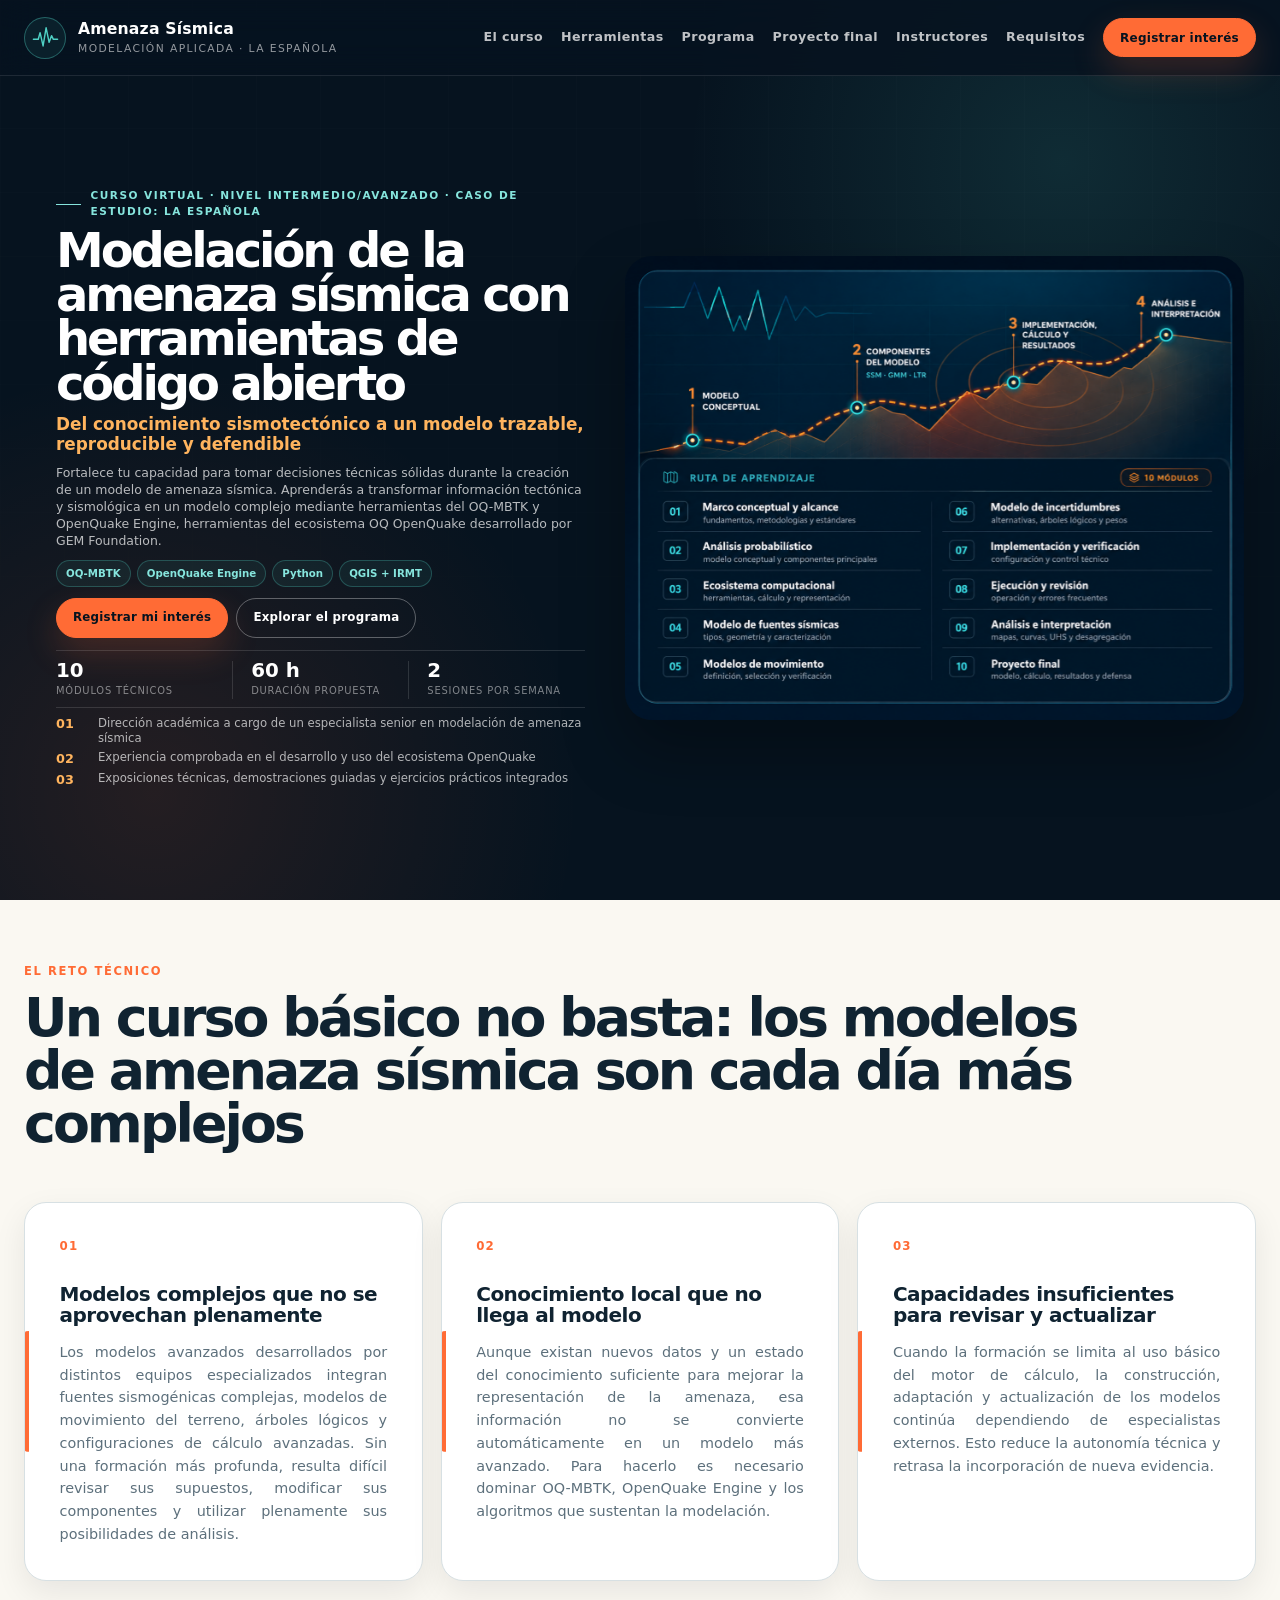
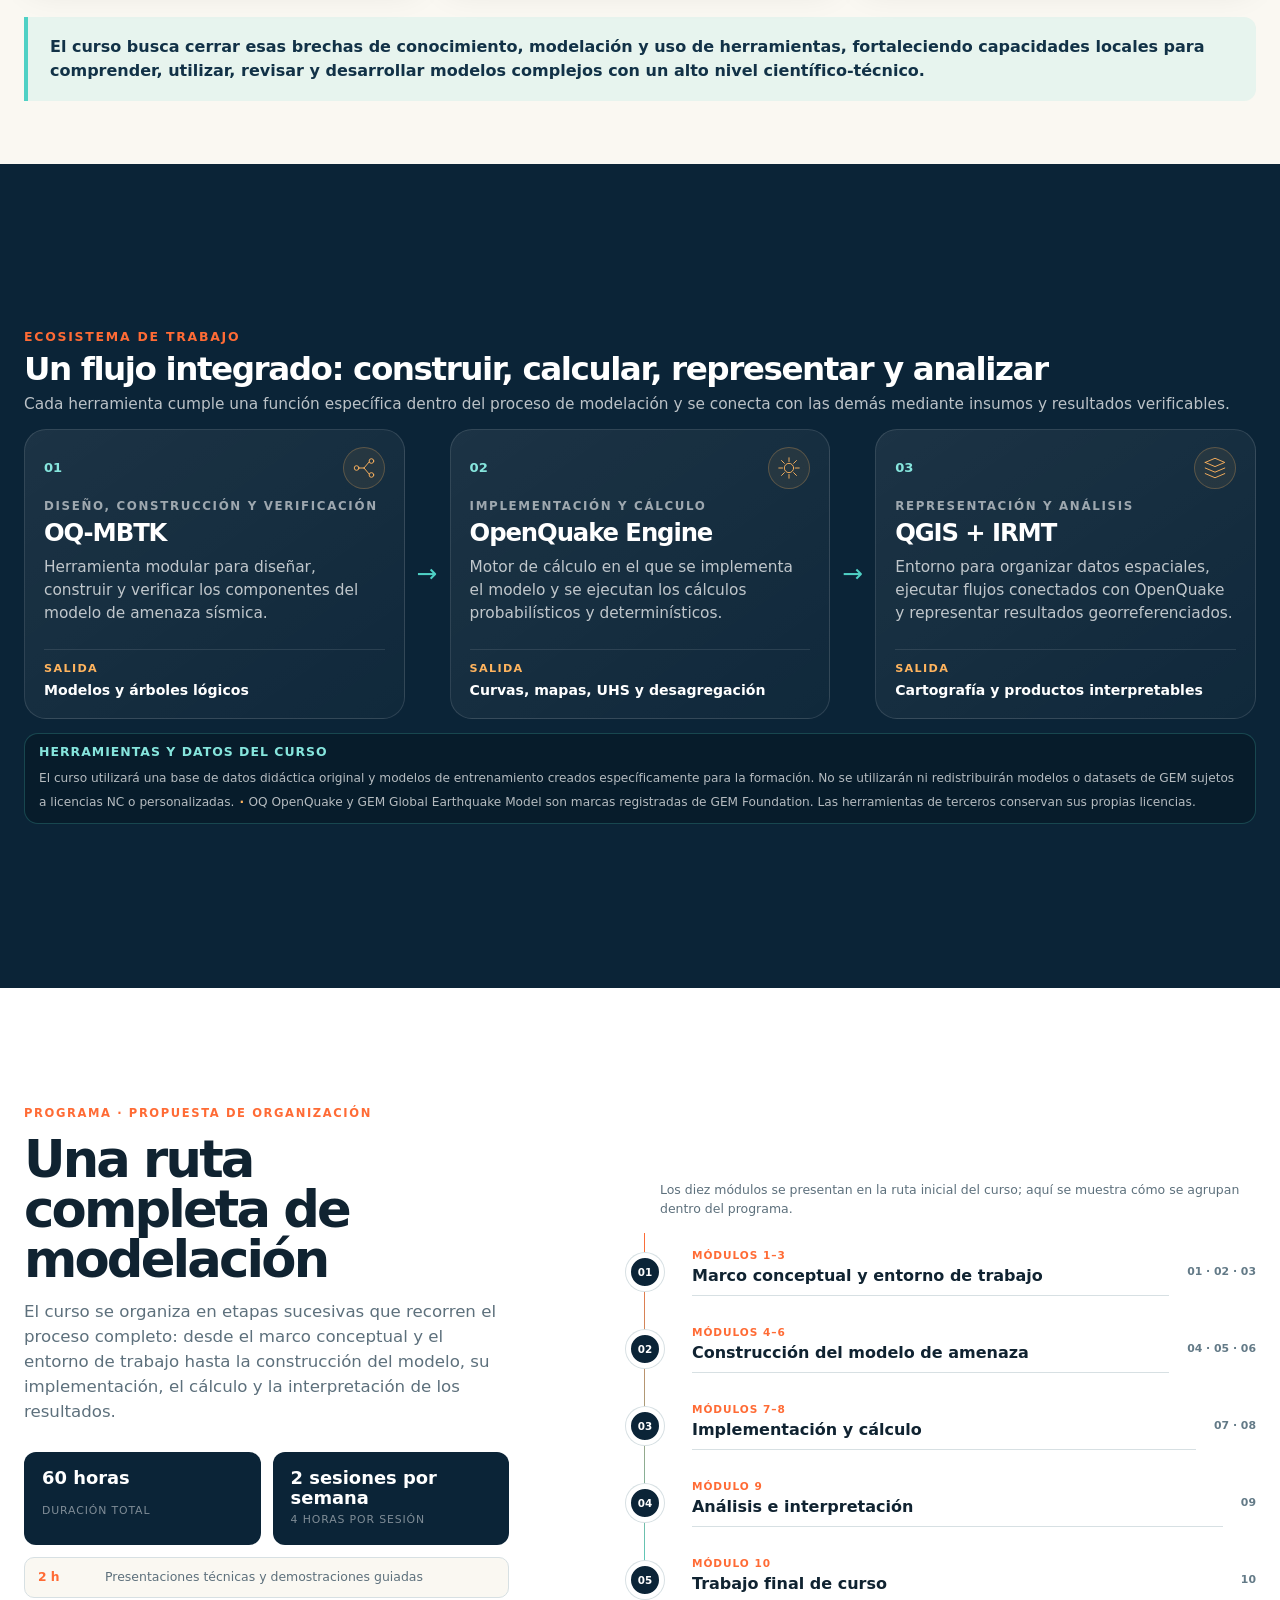
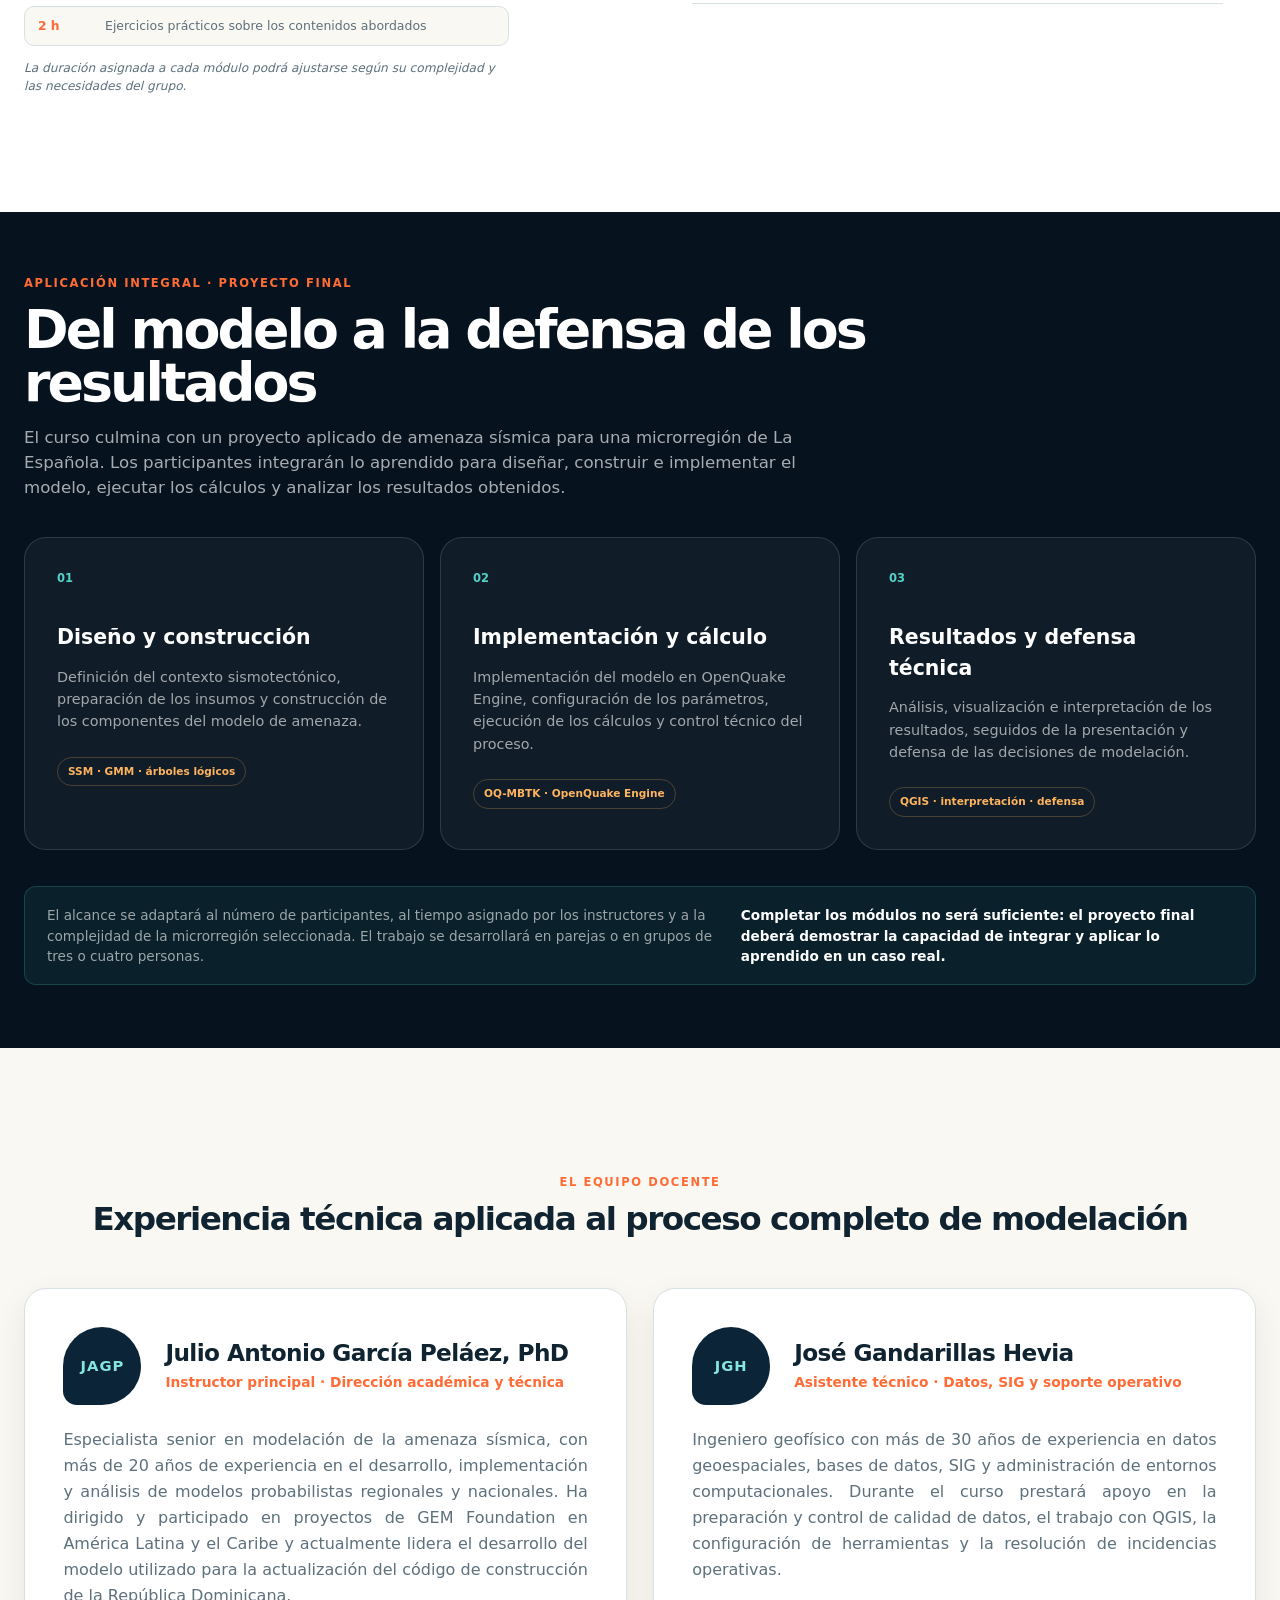
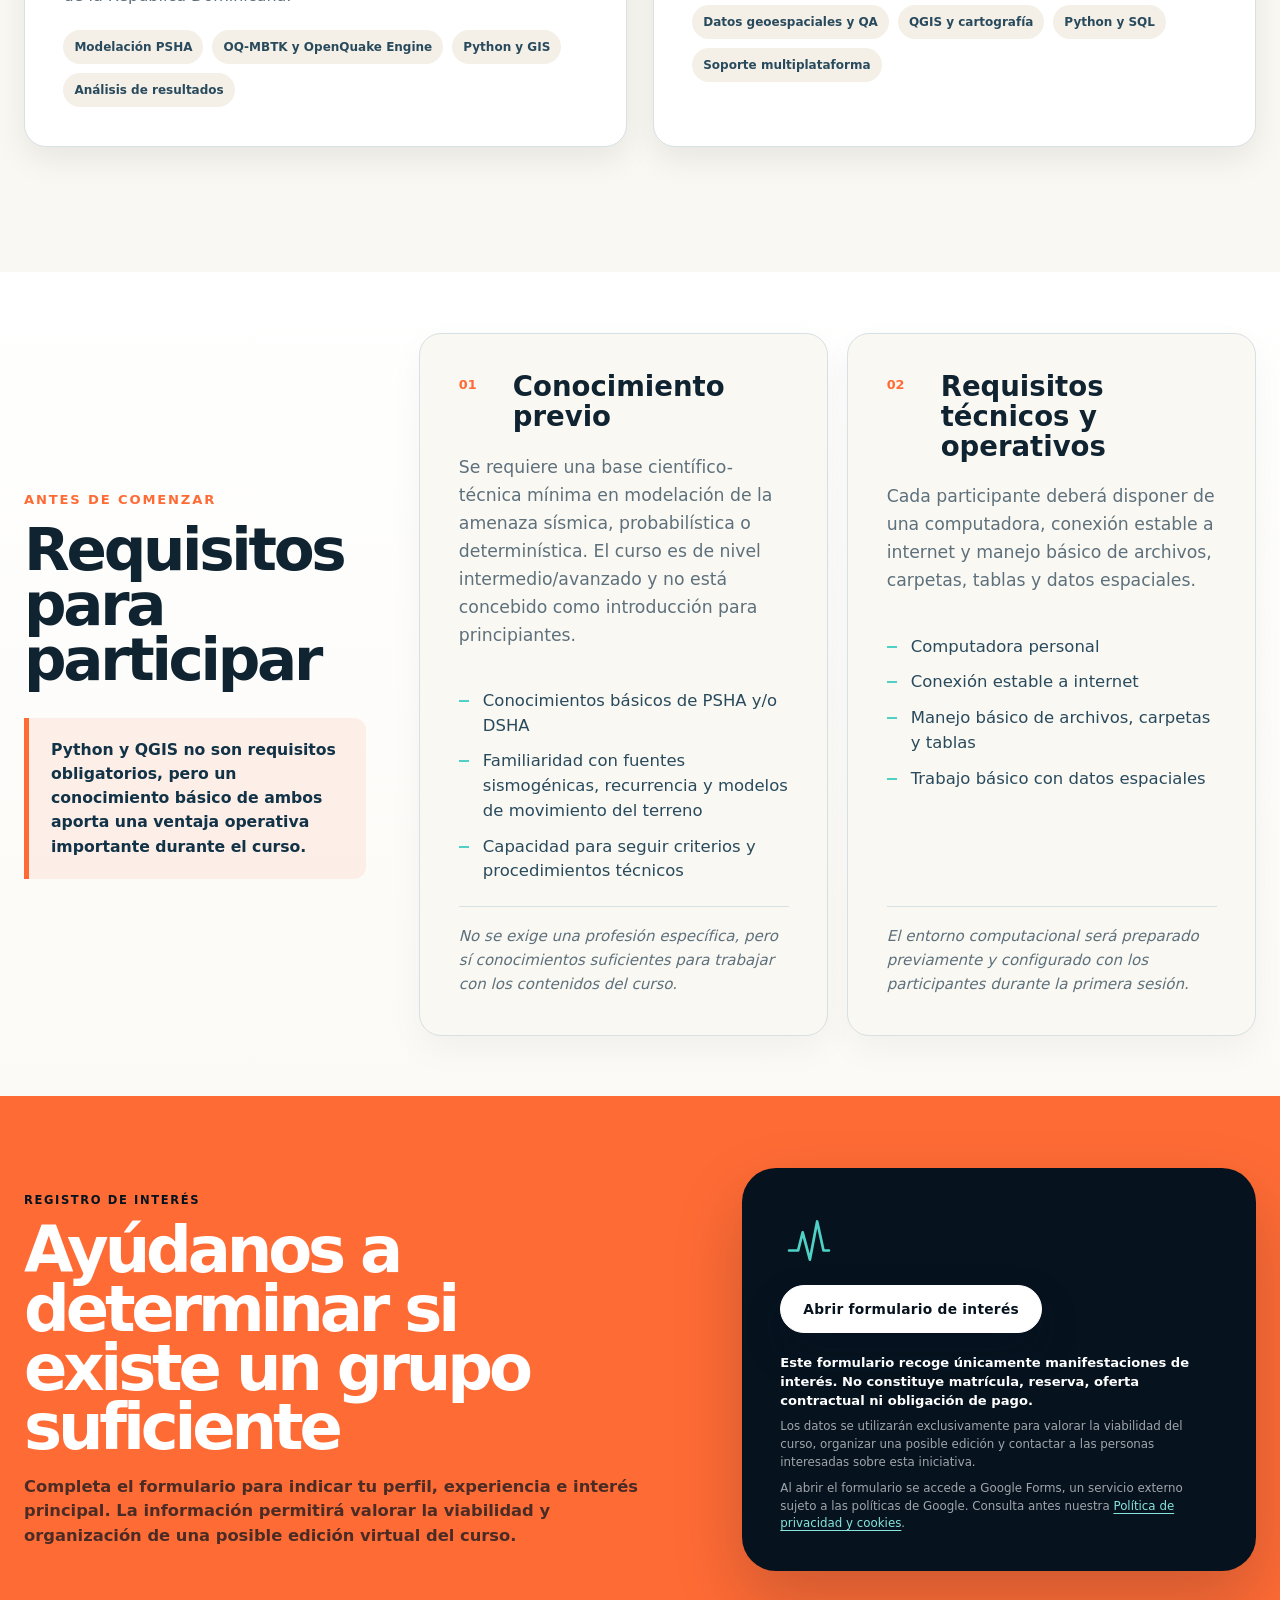
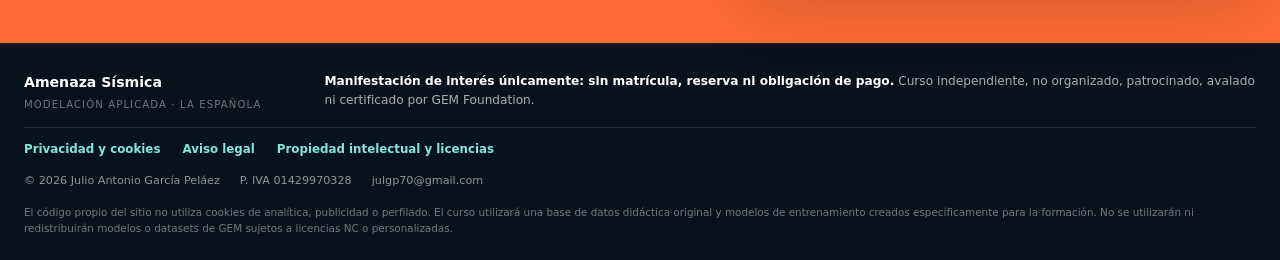
==== commit bb390f63: "Prueba de sincronización con repositorio público joseghevia/haz_oq_rd@af8c8b0d50331897a41e4e679f7b26" ====
--- a/index.html
+++ b/index.html
@@ -12,8 +12,8 @@
   <meta property="og:title" content="Curso intermedio/avanzado de modelación de la amenaza sísmica">
   <meta property="og:description" content="Formación aplicada para construir, implementar, calcular, analizar e interpretar modelos de amenaza sísmica. Caso de estudio: La Española.">
   <meta property="og:url" content="https://julgp70.github.io/curso-amenaza-sismica/">
-  <meta property="og:image" content="https://julgp70.github.io/curso-amenaza-sismica/images/tarjeta-social-curso-20260717.png?v=2600">
-  <meta property="og:image:secure_url" content="https://julgp70.github.io/curso-amenaza-sismica/images/tarjeta-social-curso-20260717.png?v=2600">
+  <meta property="og:image" content="https://julgp70.github.io/curso-amenaza-sismica/images/tarjeta-social-curso-20260717.png?v=2013">
+  <meta property="og:image:secure_url" content="https://julgp70.github.io/curso-amenaza-sismica/images/tarjeta-social-curso-20260717.png?v=2013">
   <meta property="og:image:type" content="image/png">
   <meta property="og:image:width" content="1200">
   <meta property="og:image:height" content="630">
@@ -21,7 +21,7 @@
   <meta name="twitter:card" content="summary_large_image">
   <meta name="twitter:title" content="Curso intermedio/avanzado de modelación de la amenaza sísmica">
   <meta name="twitter:description" content="Formación aplicada para construir, implementar, calcular, analizar e interpretar modelos de amenaza sísmica. Caso de estudio: La Española.">
-  <meta name="twitter:image" content="https://julgp70.github.io/curso-amenaza-sismica/images/tarjeta-social-curso-20260717.png?v=2600">
+  <meta name="twitter:image" content="https://julgp70.github.io/curso-amenaza-sismica/images/tarjeta-social-curso-20260717.png?v=2013">
   <meta name="twitter:image:alt" content="Ruta de aprendizaje del curso de modelación de la amenaza sísmica: modelo conceptual, componentes SSM-GMM-LTR, implementación, cálculo, resultados, análisis e interpretación.">
   <link rel="canonical" href="https://julgp70.github.io/curso-amenaza-sismica/">
   <link rel="icon" href="icons/favicon.svg" type="image/svg+xml">
@@ -29,7 +29,7 @@
   <link rel="stylesheet" href="css/styles.css?v=742fde1e8013">
   <script defer src="js/script.js?v=e01c09464c0c"></script>
 </head>
-<body data-site-version="26_REVISION_FINAL_GEM_PRIVACIDAD_PRECONTRACTUAL" data-layout-version="25.5_AJUSTE_POSICION_PANELES">
+<body data-site-version="24_PRIVACIDAD_IUBENDA_SERVICIOS_CONSENTIMIENTO" data-layout-version="25.5_AJUSTE_POSICION_PANELES">
 <a class="skip-link" href="#contenido">Saltar al contenido</a>
 
 <header class="site-header" data-header>
@@ -72,7 +72,7 @@
         <p class="eyebrow"><span></span>Curso virtual · Nivel intermedio/avanzado · Caso de estudio: La Española</p>
         <h1>Modelación de la amenaza sísmica con herramientas de código abierto</h1>
         <p class="hero-subtitle">Del conocimiento sismotectónico a un modelo trazable, reproducible y defendible</p>
-        <p class="hero-intro">Fortalece tu capacidad para tomar decisiones técnicas sólidas durante la creación de un modelo de amenaza sísmica. Aprenderás a transformar información tectónica y sismológica en un modelo complejo mediante OQ-MBTK y OpenQuake Engine, herramientas de código abierto del ecosistema OpenQuake impulsado por GEM Foundation.</p>
+        <p class="hero-intro">Fortalece tu capacidad para tomar decisiones técnicas sólidas durante la creación de un modelo de amenaza sísmica. Aprenderás a transformar información tectónica y sismológica en un modelo complejo mediante herramientas del OQ-MBTK y OpenQuake Engine, herramientas del ecosistema OQ OpenQuake desarrollado por GEM Foundation.</p>
 
         <div class="tool-strip" aria-label="Herramientas principales">
 <span>OQ-MBTK</span><span>OpenQuake Engine</span><span>Python</span><span>QGIS + IRMT</span>        </div>
@@ -175,7 +175,7 @@
         <article class="challenge-card reveal">
           <span class="card-number">03</span>
           <h3>Capacidades insuficientes para revisar y actualizar</h3>
-          <p>Cuando la formación se limita al uso básico del motor de cálculo, la construcción, implementación y actualización de los modelos continúa dependiendo de especialistas externos. Esto reduce la autonomía técnica y retrasa la incorporación de nueva evidencia científico-técnica.</p>
+          <p>Cuando la formación se limita al uso básico del motor de cálculo, la construcción, adaptación y actualización de los modelos continúa dependiendo de especialistas externos. Esto reduce la autonomía técnica y retrasa la incorporación de nueva evidencia.</p>
         </article>
       </div>
 
@@ -232,7 +232,7 @@
 
       <aside class="license-disclosure reveal" aria-label="Información sobre herramientas y licencias">
         <strong>Herramientas y datos del curso</strong>
-        <p>El curso utilizará materiales didácticos originales y recursos de terceros únicamente conforme a sus licencias aplicables.</p>
+        <p>El curso utilizará una base de datos didáctica original y modelos de entrenamiento creados específicamente para la formación. No se utilizarán ni redistribuirán modelos o datasets de GEM sujetos a licencias NC o personalizadas.</p>
         <p>OQ OpenQuake y GEM Global Earthquake Model son marcas registradas de GEM Foundation. Las herramientas de terceros conservan sus propias licencias.</p>
       </aside>
     </div>
@@ -425,7 +425,7 @@
       <span>P. IVA 01429970328</span>
       <a href="mailto:julgp70@gmail.com">julgp70@gmail.com</a>
     </div>
-    <p class="legal-footer-small">El código propio del sitio no utiliza cookies de analítica, publicidad o perfilado. El curso utilizará materiales didácticos originales y recursos de terceros únicamente conforme a sus licencias aplicables.</p>
+    <p class="legal-footer-small">El código propio del sitio no utiliza cookies de analítica, publicidad o perfilado. El curso utilizará una base de datos didáctica original y modelos de entrenamiento creados específicamente para la formación. No se utilizarán ni redistribuirán modelos o datasets de GEM sujetos a licencias NC o personalizadas.</p>
   </div>
 </footer>
 </body>
